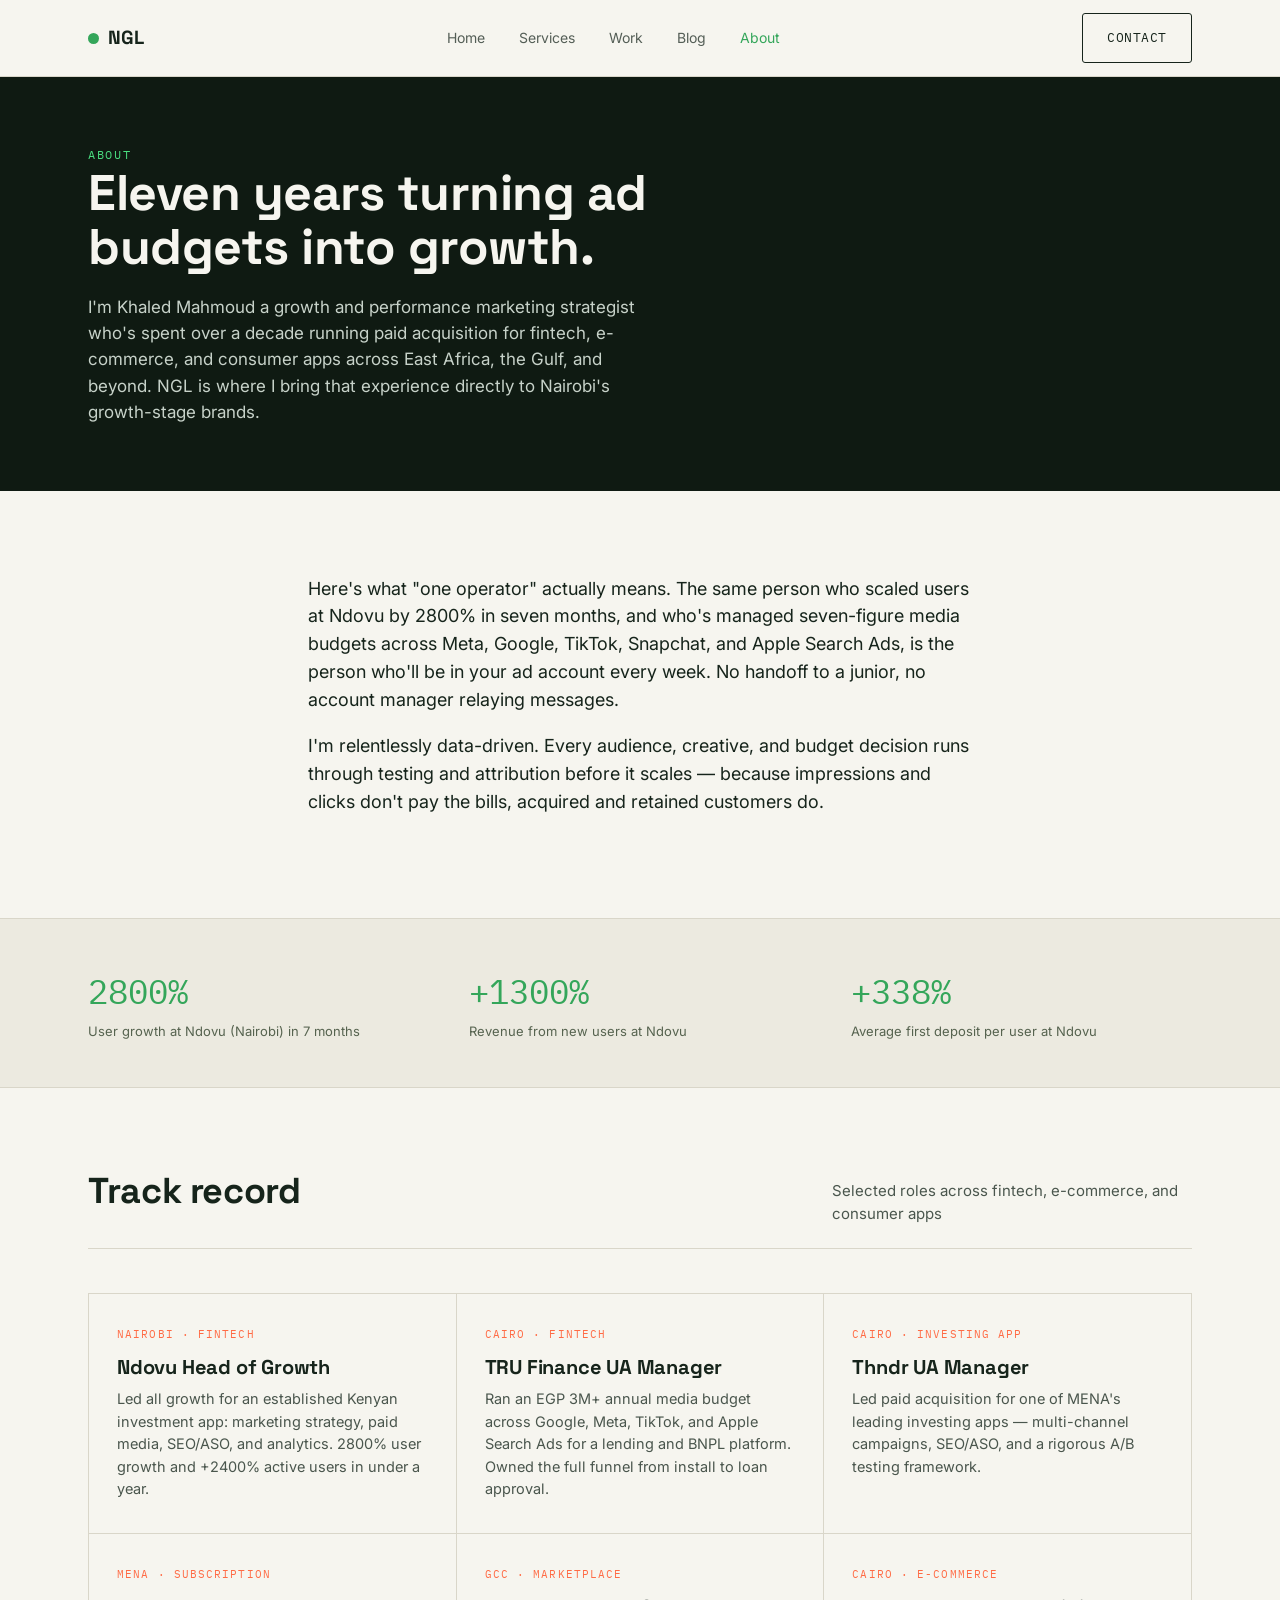
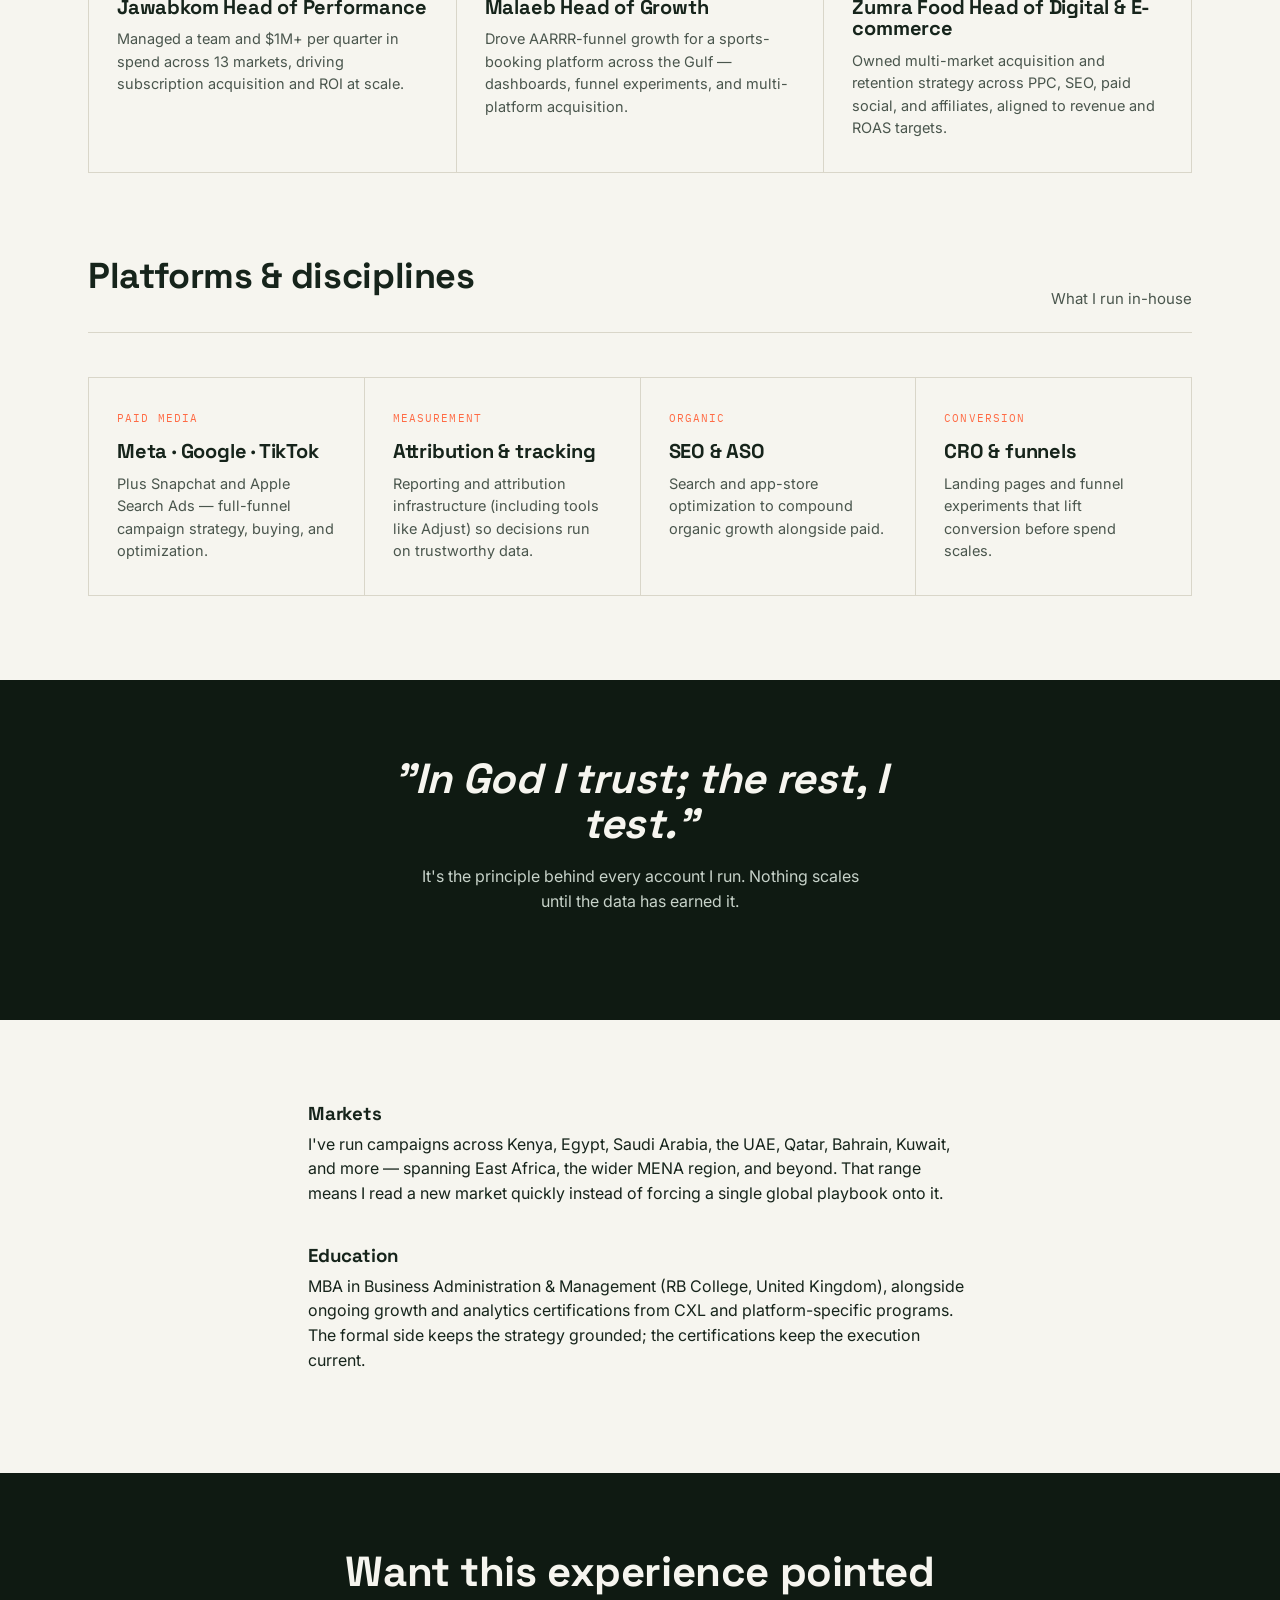
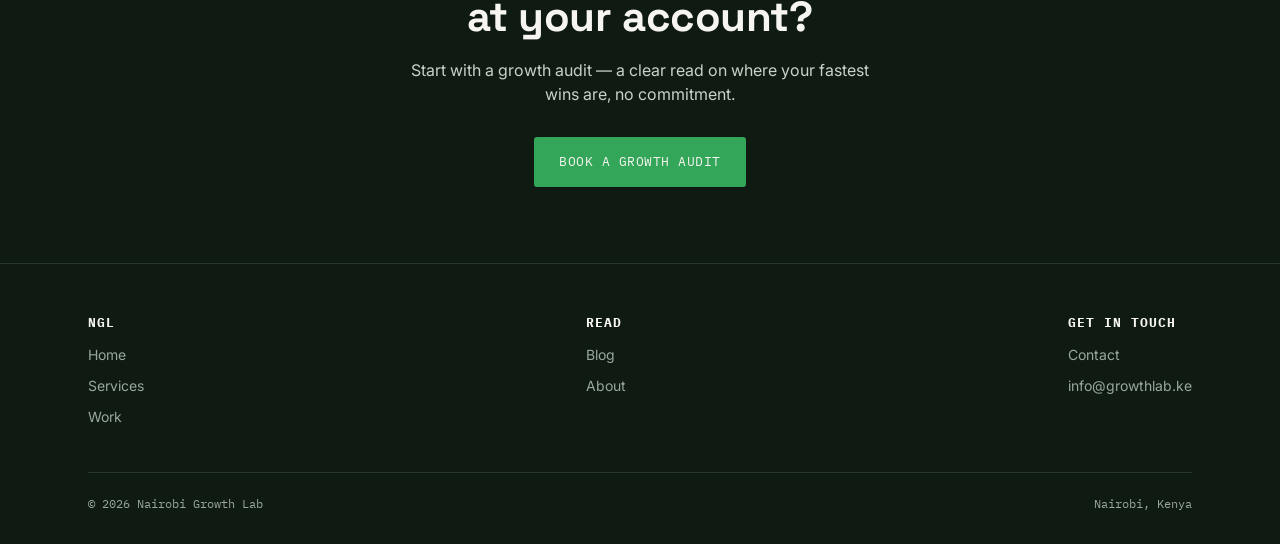
==== about.html @ f5939ec8 "Update about.html" ====
<!doctype html>
<html lang="en">
<head>
<meta charset="UTF-8">
<meta name="viewport" content="width=device-width, initial-scale=1.0">
<title>About Khaled Mahmoud  NGL | Performance Marketing for Kenyan Brands</title>
<meta name="description" content="Khaled Mahmoud runs NGL: 11+ years in performance marketing, including 2800% user growth at Ndovu in Nairobi and seven-figure media budgets across Meta, Google, TikTok, Snapchat, and Apple Search Ads.">
<link rel="preconnect" href="https://fonts.googleapis.com">
<link href="https://fonts.googleapis.com/css2?family=Space+Grotesk:wght@500;700&family=Inter:wght@400;500;600&family=IBM+Plex+Mono:wght@400;500&display=swap" rel="stylesheet">
<style>
:root {
  --ink:        #0F1A12;
  --ink-soft:   #16241B;
  --paper:      #F6F5EF;
  --paper-dim:  #ECEAE0;
  --growth:     #34A65A;
  --growth-lit: #4ADE80;
  --signal:     #FF6B45;
  --line:       #D9D6C9;
  --line-dark:  #24352A;
  --font-display: "Space Grotesk", sans-serif;
  --font-body: "Inter", sans-serif;
  --font-mono: "IBM Plex Mono", monospace;
  --container: 1160px;
}
* { box-sizing: border-box; }
html { scroll-behavior: smooth; }
body { margin: 0; background: var(--paper); color: var(--ink-soft); font-family: var(--font-body); font-size: 16px; line-height: 1.55; -webkit-font-smoothing: antialiased; }
img { max-width: 100%; display: block; }
a { color: inherit; }
h1, h2, h3, h4 { font-family: var(--font-display); margin: 0 0 .4em; line-height: 1.08; letter-spacing: -0.01em; }
p { margin: 0 0 1em; }
.wrap { max-width: var(--container); margin: 0 auto; padding: 0 28px; }
.eyebrow { font-family: var(--font-mono); font-size: 12px; letter-spacing: 0.14em; text-transform: uppercase; color: var(--growth); }
.eyebrow.on-ink { color: var(--growth-lit); }
.btn { display: inline-flex; align-items: center; gap: 8px; font-family: var(--font-mono); font-size: 13px; letter-spacing: 0.04em; text-transform: uppercase; text-decoration: none; padding: 14px 24px; border-radius: 3px; border: 1.5px solid transparent; cursor: pointer; transition: transform .15s ease, background .15s ease, color .15s ease, border-color .15s ease; }
.btn:hover { transform: translateY(-1px); }
.btn-primary { background: var(--growth); color: var(--paper); }
.btn-primary:hover { background: #2C8E4D; }
.btn-ghost { background: transparent; color: var(--ink-soft); border-color: var(--ink-soft); }
.btn-ghost:hover { border-color: var(--growth); color: var(--growth); }
.btn-ghost.on-ink { color: var(--paper); border-color: var(--line-dark); }
.btn-ghost.on-ink:hover { border-color: var(--growth-lit); color: var(--growth-lit); }
.site-nav { position: sticky; top: 0; z-index: 50; background: rgba(246,245,239,0.92); backdrop-filter: blur(8px); border-bottom: 1px solid var(--line); }
.site-nav .wrap { display: flex; align-items: center; justify-content: space-between; height: 76px; }
.logo { font-family: var(--font-display); font-weight: 700; font-size: 19px; text-decoration: none; color: var(--ink-soft); display: flex; align-items: center; gap: 9px; }
.logo .mark { width: 11px; height: 11px; border-radius: 50%; background: var(--growth); }
.nav-links { display: flex; align-items: center; gap: 34px; }
.nav-links a { text-decoration: none; font-size: 14px; color: var(--ink-soft); opacity: .72; transition: opacity .15s ease; }
.nav-links a:hover, .nav-links a.active { opacity: 1; }
.nav-links a.active { color: var(--growth); opacity: 1; }
.nav-cta { display: flex; align-items: center; gap: 18px; }
.nav-toggle { display: none; }
@media (max-width: 820px) {
  .nav-links { display: none; }
  .nav-toggle { display: block; background: none; cursor: pointer; font-family: var(--font-mono); font-size: 12px; letter-spacing: .08em; text-transform: uppercase; border: 1px solid var(--ink-soft); padding: 8px 12px; border-radius: 3px; }
}
.ticker { background: var(--ink); border-top: 1px solid var(--line-dark); border-bottom: 1px solid var(--line-dark); overflow: hidden; white-space: nowrap; }
.ticker-track { display: inline-flex; align-items: center; animation: ticker-scroll 32s linear infinite; }
.ticker-track span { font-family: var(--font-mono); font-size: 13px; letter-spacing: 0.06em; color: var(--growth-lit); padding: 14px 28px; border-right: 1px solid var(--line-dark); text-transform: uppercase; }
.ticker-track span.dim { color: #7C8C82; }
@keyframes ticker-scroll { from { transform: translateX(0); } to { transform: translateX(-50%); } }
@media (prefers-reduced-motion: reduce) { .ticker-track { animation: none; } }
.hero { background: var(--ink); color: var(--paper); padding: 88px 0 64px; }
.hero h1 { font-size: clamp(38px, 5.4vw, 64px); color: var(--paper); max-width: 14ch; }
.hero h1 em { font-style: normal; color: var(--growth-lit); }
.hero .sub { font-size: 18px; color: #C7D2C9; max-width: 46ch; margin: 22px 0 34px; }
.hero-actions { display: flex; gap: 14px; flex-wrap: wrap; }
section { padding: 84px 0; }
.section-head { display: flex; justify-content: space-between; align-items: flex-end; gap: 24px; margin-bottom: 44px; flex-wrap: wrap; border-bottom: 1px solid var(--line); padding-bottom: 22px; }
.section-head h2 { font-size: clamp(26px, 3.4vw, 36px); }
.section-head .desc { max-width: 40ch; color: #4A564D; font-size: 15px; margin: 0; }
.grid-4 { display: grid; grid-template-columns: repeat(4, 1fr); gap: 1px; background: var(--line); border: 1px solid var(--line); }
.grid-3 { display: grid; grid-template-columns: repeat(3, 1fr); gap: 1px; background: var(--line); border: 1px solid var(--line); }
.grid-2 { display: grid; grid-template-columns: repeat(2, 1fr); gap: 1px; background: var(--line); border: 1px solid var(--line); }
@media (max-width: 900px) { .grid-4, .grid-3 { grid-template-columns: 1fr 1fr; } }
@media (max-width: 600px) { .grid-4, .grid-3, .grid-2 { grid-template-columns: 1fr; } }
.card { background: var(--paper); padding: 32px 28px; }
.card .tag { font-family: var(--font-mono); font-size: 11px; letter-spacing: .1em; text-transform: uppercase; color: var(--signal); display: block; margin-bottom: 14px; }
.card h3 { font-size: 20px; margin-bottom: 10px; }
.card p { font-size: 14.5px; color: #4A564D; margin-bottom: 0; }
.proof { background: var(--paper-dim); border-top: 1px solid var(--line); border-bottom: 1px solid var(--line); }
.proof .wrap { display: flex; flex-wrap: wrap; gap: 40px; padding: 46px 28px; }
.proof-item { flex: 1 1 180px; }
.proof-item .num { font-family: var(--font-mono); font-size: 34px; color: var(--growth); }
.proof-item .label { font-size: 13px; color: #56634F; margin-top: 4px; }
.cta-band { background: var(--ink); color: var(--paper); padding: 76px 0; text-align: center; }
.cta-band h2 { color: var(--paper); font-size: clamp(28px, 4vw, 42px); max-width: 22ch; margin: 0 auto 18px; }
.cta-band p { color: #C7D2C9; max-width: 46ch; margin: 0 auto 30px; }
footer { background: var(--ink); color: #9AA79C; padding: 52px 0 30px; border-top: 1px solid var(--line-dark); }
footer .foot-top { display: flex; justify-content: space-between; flex-wrap: wrap; gap: 32px; margin-bottom: 36px; }
footer .foot-col h4 { color: var(--paper); font-size: 13px; text-transform: uppercase; letter-spacing: .08em; font-family: var(--font-mono); margin-bottom: 14px; }
footer .foot-col a { display: block; text-decoration: none; color: #9AA79C; font-size: 14px; margin-bottom: 9px; transition: color .15s ease; }
footer .foot-col a:hover { color: var(--growth-lit); }
footer .foot-bottom { border-top: 1px solid var(--line-dark); padding-top: 22px; font-family: var(--font-mono); font-size: 12px; display: flex; justify-content: space-between; flex-wrap: wrap; gap: 10px; }
.page-head { background: var(--ink); color: var(--paper); padding: 64px 0 48px; }
.page-head h1 { color: var(--paper); font-size: clamp(32px, 4.6vw, 50px); max-width: 20ch; }
.page-head p { color: #C7D2C9; max-width: 52ch; font-size: 17px; margin-top: 16px; }
.form-field { margin-bottom: 20px; }
.form-field label { display: block; font-family: var(--font-mono); font-size: 12px; text-transform: uppercase; letter-spacing: .06em; margin-bottom: 8px; color: var(--ink-soft); }
.form-field input, .form-field select, .form-field textarea { width: 100%; padding: 13px 14px; font-family: var(--font-body); font-size: 15px; border: 1.5px solid var(--line); border-radius: 3px; background: #fff; color: var(--ink-soft); }
.form-field input:focus, .form-field select:focus, .form-field textarea:focus { outline: none; border-color: var(--growth); }
.form-field textarea { resize: vertical; min-height: 120px; }
.post-card { padding: 30px 0; border-bottom: 1px solid var(--line); }
.post-card:first-child { padding-top: 0; }
.post-meta { font-family: var(--font-mono); font-size: 12px; color: var(--signal); text-transform: uppercase; letter-spacing: .06em; margin-bottom: 10px; }
.post-card h2 { font-size: 24px; margin-bottom: 8px; }
.post-card h2 a { text-decoration: none; color: var(--ink-soft); }
.post-card h2 a:hover { color: var(--growth); }
.post-card p.excerpt { color: #4A564D; font-size: 15px; }
.post-card .read-more { font-family: var(--font-mono); font-size: 13px; color: var(--growth); text-decoration: none; }
.post-body { max-width: 720px; margin: 0 auto; padding: 64px 28px; }
.post-body h2 { font-size: 26px; margin-top: 1.6em; }
.post-body h3 { font-size: 20px; margin-top: 1.4em; }
.post-body p { font-size: 16.5px; color: #333F35; }
.post-body ul, .post-body ol { color: #333F35; font-size: 16.5px; padding-left: 22px; }
.post-body li { margin-bottom: 8px; }
a:focus-visible, button:focus-visible, input:focus-visible, textarea:focus-visible { outline: 2px solid var(--growth); outline-offset: 2px; }
@media (max-width: 700px) { section { padding: 56px 0; } .hero { padding: 56px 0 44px; } }

</style>
</head>
<body>
<nav class="site-nav">
  <div class="wrap">
    <a href="index.html" class="logo"><span class="mark"></span>NGL</a>
    <div class="nav-links">
      <a href="index.html">Home</a>
      <a href="services.html">Services</a>
      <a href="work.html">Work</a>
      <a href="blog.html">Blog</a>
      <a href="about.html" class="active">About</a>
    </div>
    <div class="nav-cta"><a href="contact.html" class="btn btn-ghost">Contact</a><button class="nav-toggle">Menu</button></div>
  </div>
</nav>
<header class="page-head">
  <div class="wrap">
    <span class="eyebrow on-ink">About</span>
    <h1>Eleven years turning ad budgets into growth.</h1>
    <p>I'm Khaled Mahmoud  a growth and performance marketing strategist who's spent over a decade running paid acquisition for fintech, e-commerce, and consumer apps across East Africa, the Gulf, and beyond. NGL is where I bring that experience directly to Nairobi's growth-stage brands.</p>
  </div>
</header>

<section>
  <div class="wrap" style="max-width:720px;">
    <p style="font-size:18px;">Here's what "one operator" actually means. The same person who scaled users at Ndovu by 2800% in seven months, and who's managed seven-figure media budgets across Meta, Google, TikTok, Snapchat, and Apple Search Ads, is the person who'll be in your ad account every week. No handoff to a junior, no account manager relaying messages.</p>
    <p style="font-size:18px;">I'm relentlessly data-driven. Every audience, creative, and budget decision runs through testing and attribution before it scales &mdash; because impressions and clicks don't pay the bills, acquired and retained customers do.</p>
  </div>
</section>

<section class="proof" style="padding:0;">
  <div class="wrap">
    <div class="proof-item"><div class="num">2800%</div><div class="label">User growth at Ndovu (Nairobi) in 7 months</div></div>
    <div class="proof-item"><div class="num">+1300%</div><div class="label">Revenue from new users at Ndovu</div></div>
    <div class="proof-item"><div class="num">+338%</div><div class="label">Average first deposit per user at Ndovu</div></div>
  </div>
</section>

<section>
  <div class="wrap">
    <div class="section-head"><h2>Track record</h2><p class="desc">Selected roles across fintech, e-commerce, and consumer apps</p></div>
    <div class="grid-3">
      <div class="card"><span class="tag">Nairobi · Fintech</span><h3>Ndovu  Head of Growth</h3><p>Led all growth for an established Kenyan investment app: marketing strategy, paid media, SEO/ASO, and analytics. 2800% user growth and +2400% active users in under a year.</p></div>
      <div class="card"><span class="tag">Cairo · Fintech</span><h3>TRU Finance  UA Manager</h3><p>Ran an EGP 3M+ annual media budget across Google, Meta, TikTok, and Apple Search Ads for a lending and BNPL platform. Owned the full funnel from install to loan approval.</p></div>
      <div class="card"><span class="tag">Cairo · Investing app</span><h3>Thndr  UA Manager</h3><p>Led paid acquisition for one of MENA's leading investing apps &mdash; multi-channel campaigns, SEO/ASO, and a rigorous A/B testing framework.</p></div>
      <div class="card"><span class="tag">MENA · Subscription</span><h3>Jawabkom  Head of Performance</h3><p>Managed a team and $1M+ per quarter in spend across 13 markets, driving subscription acquisition and ROI at scale.</p></div>
      <div class="card"><span class="tag">GCC · Marketplace</span><h3>Malaeb  Head of Growth</h3><p>Drove AARRR-funnel growth for a sports-booking platform across the Gulf &mdash; dashboards, funnel experiments, and multi-platform acquisition.</p></div>
      <div class="card"><span class="tag">Cairo · E-commerce</span><h3>Zumra Food  Head of Digital &amp; E-commerce</h3><p>Owned multi-market acquisition and retention strategy across PPC, SEO, paid social, and affiliates, aligned to revenue and ROAS targets.</p></div>
    </div>
  </div>
</section>

<section style="padding-top:0;">
  <div class="wrap">
    <div class="section-head"><h2>Platforms &amp; disciplines</h2><p class="desc">What I run in-house</p></div>
    <div class="grid-4">
      <div class="card"><span class="tag">Paid media</span><h3>Meta · Google · TikTok</h3><p>Plus Snapchat and Apple Search Ads &mdash; full-funnel campaign strategy, buying, and optimization.</p></div>
      <div class="card"><span class="tag">Measurement</span><h3>Attribution &amp; tracking</h3><p>Reporting and attribution infrastructure (including tools like Adjust) so decisions run on trustworthy data.</p></div>
      <div class="card"><span class="tag">Organic</span><h3>SEO &amp; ASO</h3><p>Search and app-store optimization to compound organic growth alongside paid.</p></div>
      <div class="card"><span class="tag">Conversion</span><h3>CRO &amp; funnels</h3><p>Landing pages and funnel experiments that lift conversion before spend scales.</p></div>
    </div>
  </div>
</section>

<section class="cta-band" style="background:var(--ink);">
  <div class="wrap">
    <h2 style="font-style:italic;">"In God I trust; the rest, I test."</h2>
    <p>It's the principle behind every account I run. Nothing scales until the data has earned it.</p>
  </div>
</section>

<section>
  <div class="wrap" style="max-width:720px;">
    <h3>Markets</h3>
    <p>I've run campaigns across Kenya, Egypt, Saudi Arabia, the UAE, Qatar, Bahrain, Kuwait, and more &mdash; spanning East Africa, the wider MENA region, and beyond. That range means I read a new market quickly instead of forcing a single global playbook onto it.</p>
    <h3 style="margin-top:40px;">Education</h3>
    <p>MBA in Business Administration &amp; Management (RB College, United Kingdom), alongside ongoing growth and analytics certifications from CXL and platform-specific programs. The formal side keeps the strategy grounded; the certifications keep the execution current.</p>
  </div>
</section>

<section class="cta-band">
  <div class="wrap">
    <h2>Want this experience pointed at your account?</h2>
    <p>Start with a growth audit &mdash; a clear read on where your fastest wins are, no commitment.</p>
    <a href="contact.html" class="btn btn-primary">Book a growth audit</a>
  </div>
</section>
<footer>
  <div class="wrap">
    <div class="foot-top">
      <div class="foot-col"><h4>NGL</h4><a href="index.html">Home</a><a href="services.html">Services</a><a href="work.html">Work</a></div>
      <div class="foot-col"><h4>Read</h4><a href="blog.html">Blog</a><a href="about.html">About</a></div>
      <div class="foot-col"><h4>Get in touch</h4><a href="contact.html">Contact</a><a href="mailto:info@growthlab.ke">info@growthlab.ke</a></div>
    </div>
    <div class="foot-bottom"><span>&copy; 2026 Nairobi Growth Lab</span><span>Nairobi, Kenya</span></div>
  </div>
</footer>
<script>
document.addEventListener('DOMContentLoaded', function () {
  var toggle = document.querySelector('.nav-toggle');
  var links = document.querySelector('.nav-links');
  if (toggle && links) {
    toggle.addEventListener('click', function () {
      var open = links.style.display === 'flex';
      links.style.display = open ? 'none' : 'flex';
      links.style.flexDirection = 'column';
      links.style.position = 'absolute';
      links.style.top = '76px';
      links.style.left = '0';
      links.style.right = '0';
      links.style.background = '#F6F5EF';
      links.style.borderBottom = '1px solid #D9D6C9';
      links.style.padding = '20px 28px';
      links.style.gap = '18px';
    });
  }
  var form = document.getElementById('contact-form');
  if (form) {
    form.addEventListener('submit', function (e) {
      e.preventDefault();
      var status = document.getElementById('form-status');
      if (status) {
        status.textContent = "Thanks  this form isn't wired to an inbox yet. Please email or WhatsApp directly for now (see below).";
        status.style.display = 'block';
      }
    });
  }
});

</script>
</body>
</html>
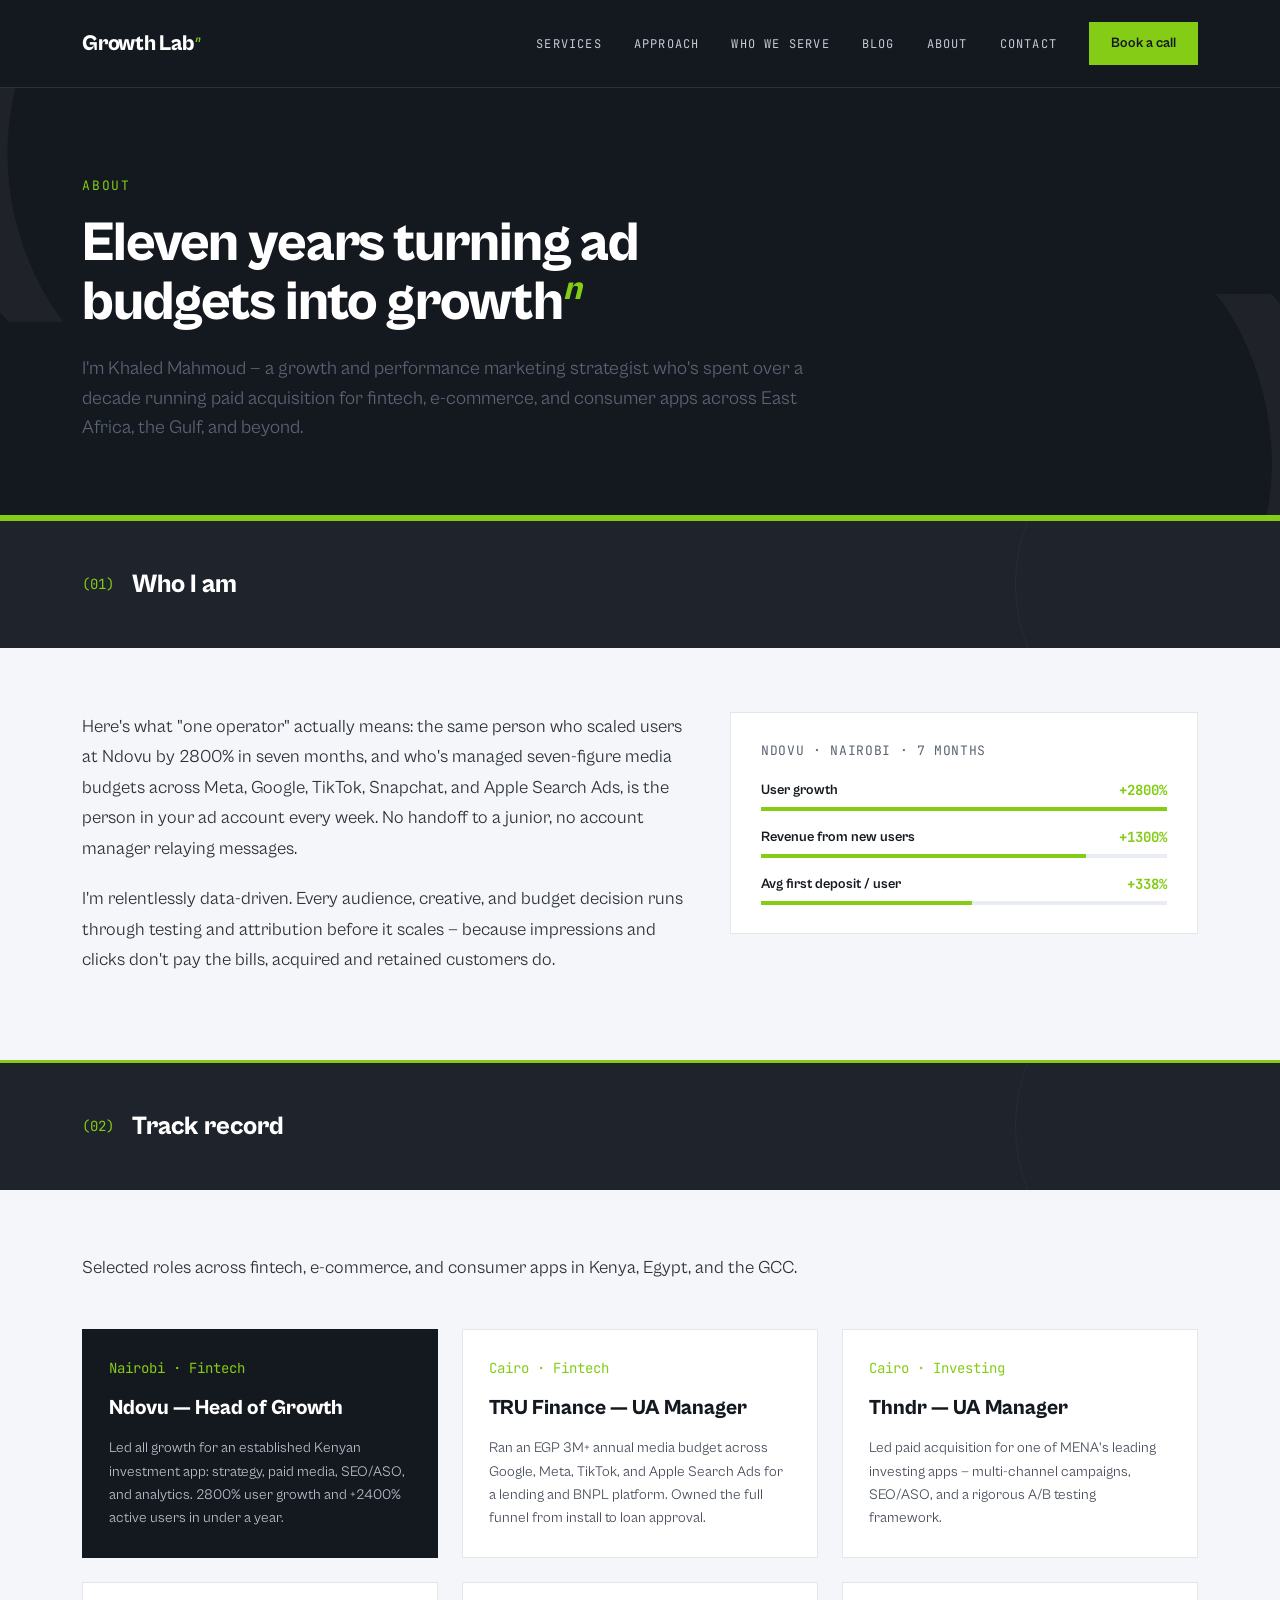
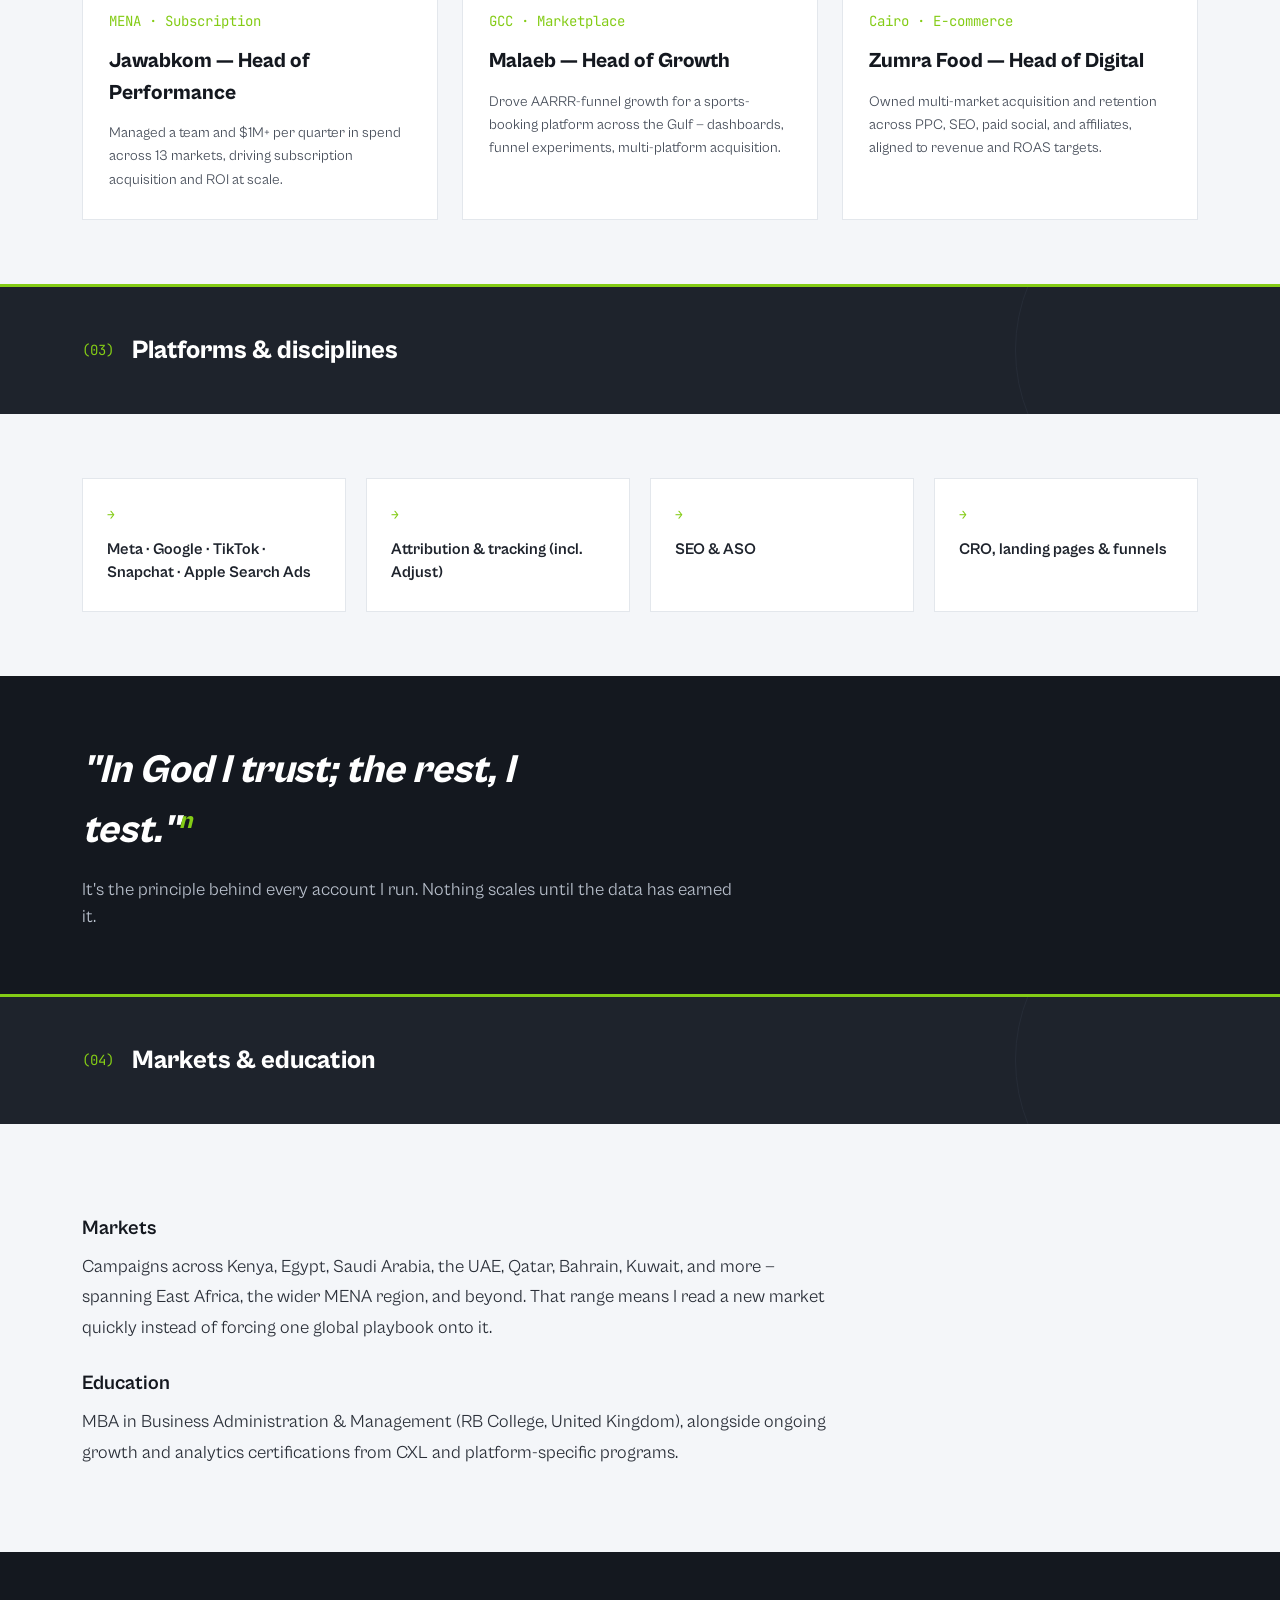
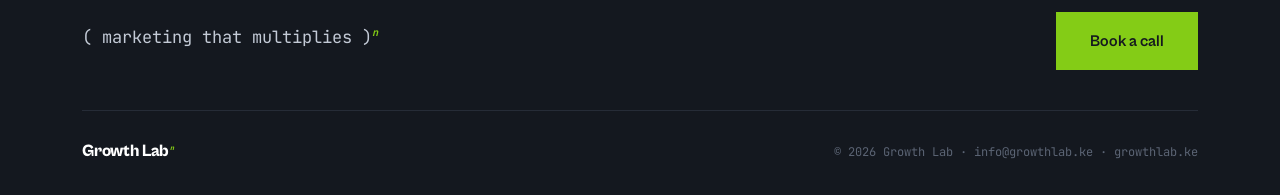
==== commit d312a7fc: "Add files via upload" ====
--- a/about.html
+++ b/about.html
@@ -3,251 +3,428 @@
 <head>
 <meta charset="UTF-8">
 <meta name="viewport" content="width=device-width, initial-scale=1.0">
-<title>About Khaled Mahmoud  NGL | Performance Marketing for Kenyan Brands</title>
-<meta name="description" content="Khaled Mahmoud runs NGL: 11+ years in performance marketing, including 2800% user growth at Ndovu in Nairobi and seven-figure media budgets across Meta, Google, TikTok, Snapchat, and Apple Search Ads.">
-<link rel="preconnect" href="https://fonts.googleapis.com">
-<link href="https://fonts.googleapis.com/css2?family=Space+Grotesk:wght@500;700&family=Inter:wght@400;500;600&family=IBM+Plex+Mono:wght@400;500&display=swap" rel="stylesheet">
+<title>About Khaled Mahmoud — Growth Lab</title>
+<meta name="description" content="Khaled Mahmoud runs Growth Lab: 11+ years in performance marketing, including 2800% user growth at Ndovu in Nairobi.">
 <style>
-:root {
-  --ink:        #0F1A12;
-  --ink-soft:   #16241B;
-  --paper:      #F6F5EF;
-  --paper-dim:  #ECEAE0;
-  --growth:     #34A65A;
-  --growth-lit: #4ADE80;
-  --signal:     #FF6B45;
-  --line:       #D9D6C9;
-  --line-dark:  #24352A;
-  --font-display: "Space Grotesk", sans-serif;
-  --font-body: "Inter", sans-serif;
-  --font-mono: "IBM Plex Mono", monospace;
-  --container: 1160px;
+
+  @font-face { font-family: 'Cabinet Grotesk'; src: url([data-uri]) format('woff2'); font-weight: 400; font-style: normal; font-display: swap; }
+  @font-face { font-family: 'Cabinet Grotesk'; src: url([data-uri]) format('woff2'); font-weight: 500; font-style: normal; font-display: swap; }
+  @font-face { font-family: 'Cabinet Grotesk'; src: url([data-uri]) format('woff2'); font-weight: 700; font-style: normal; font-display: swap; }
+  @font-face { font-family: 'Cabinet Grotesk'; src: url([data-uri]) format('woff2'); font-weight: 800 900; font-style: normal; font-display: swap; }
+  @font-face { font-family: 'JetBrains Mono'; src: url([data-uri]) format('truetype'); font-weight: 100 599; font-style: normal; font-display: swap; }
+  @font-face { font-family: 'JetBrains Mono'; src: url([data-uri]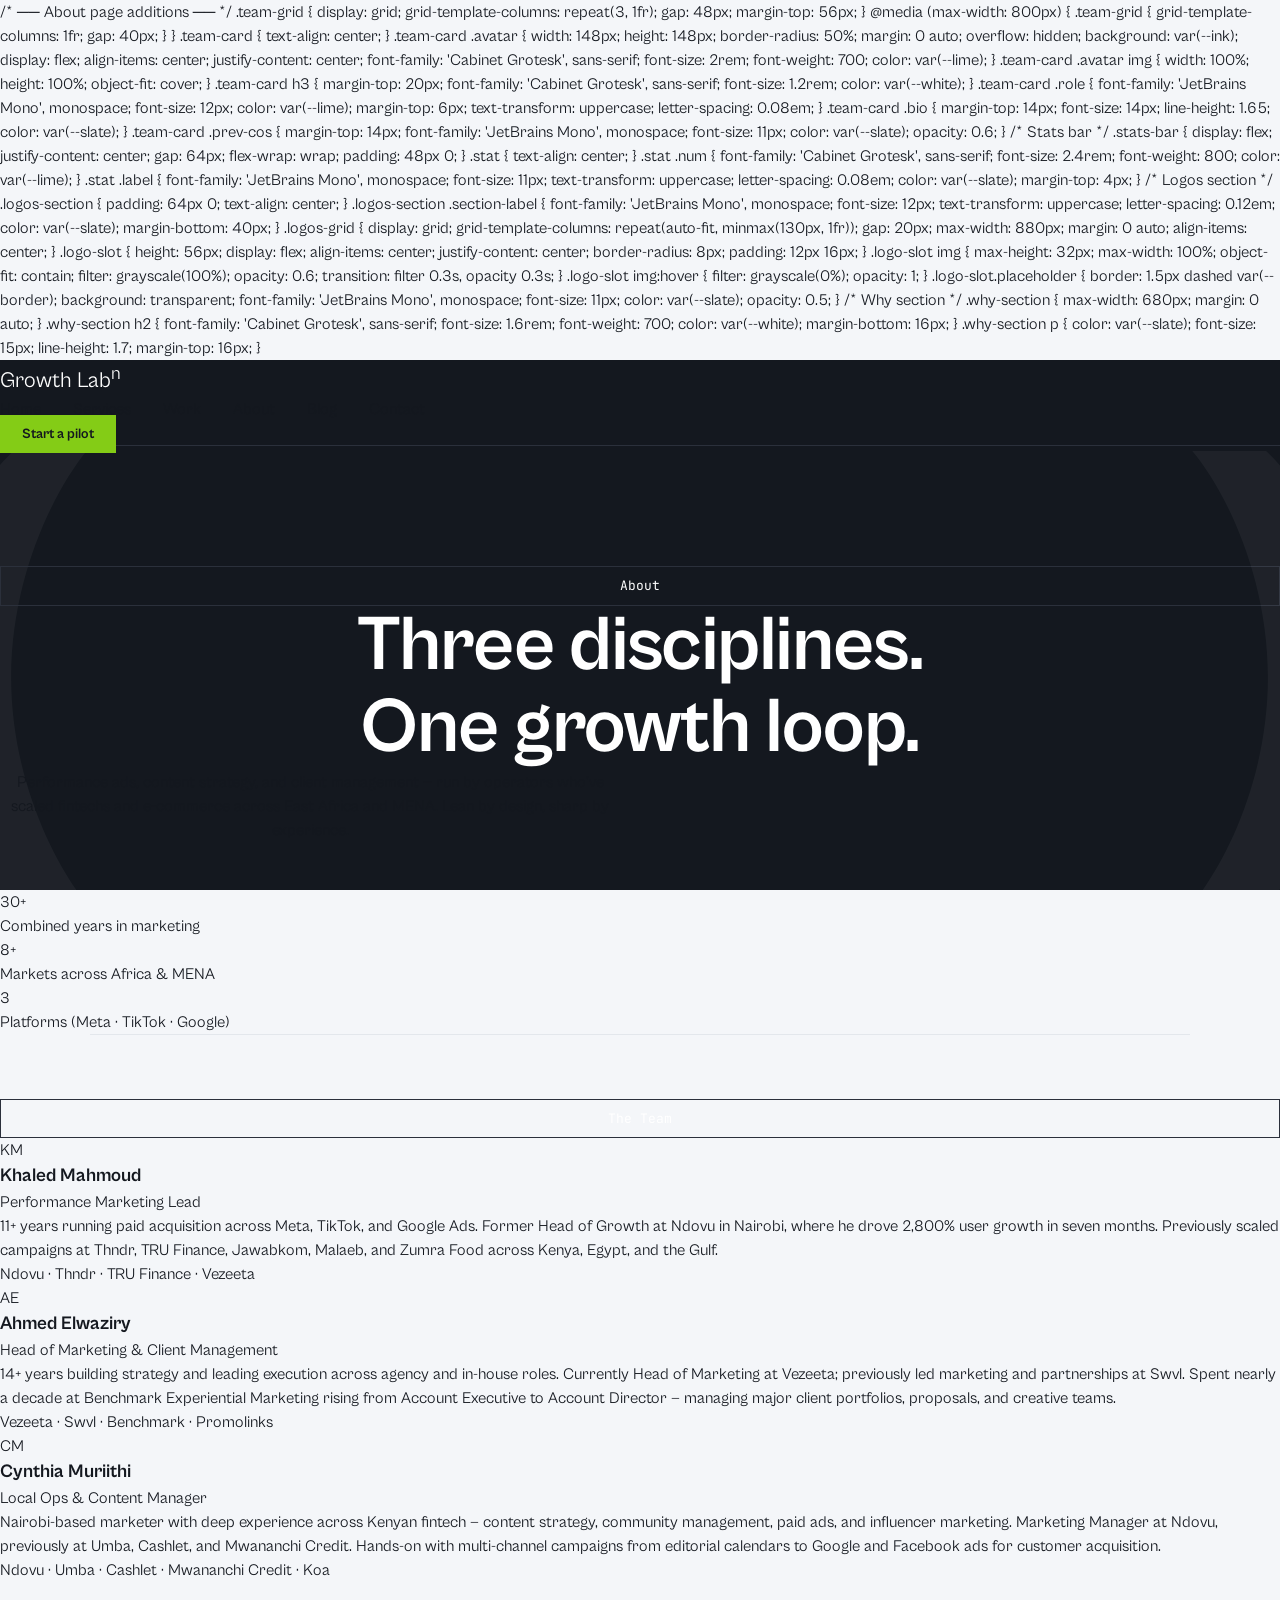
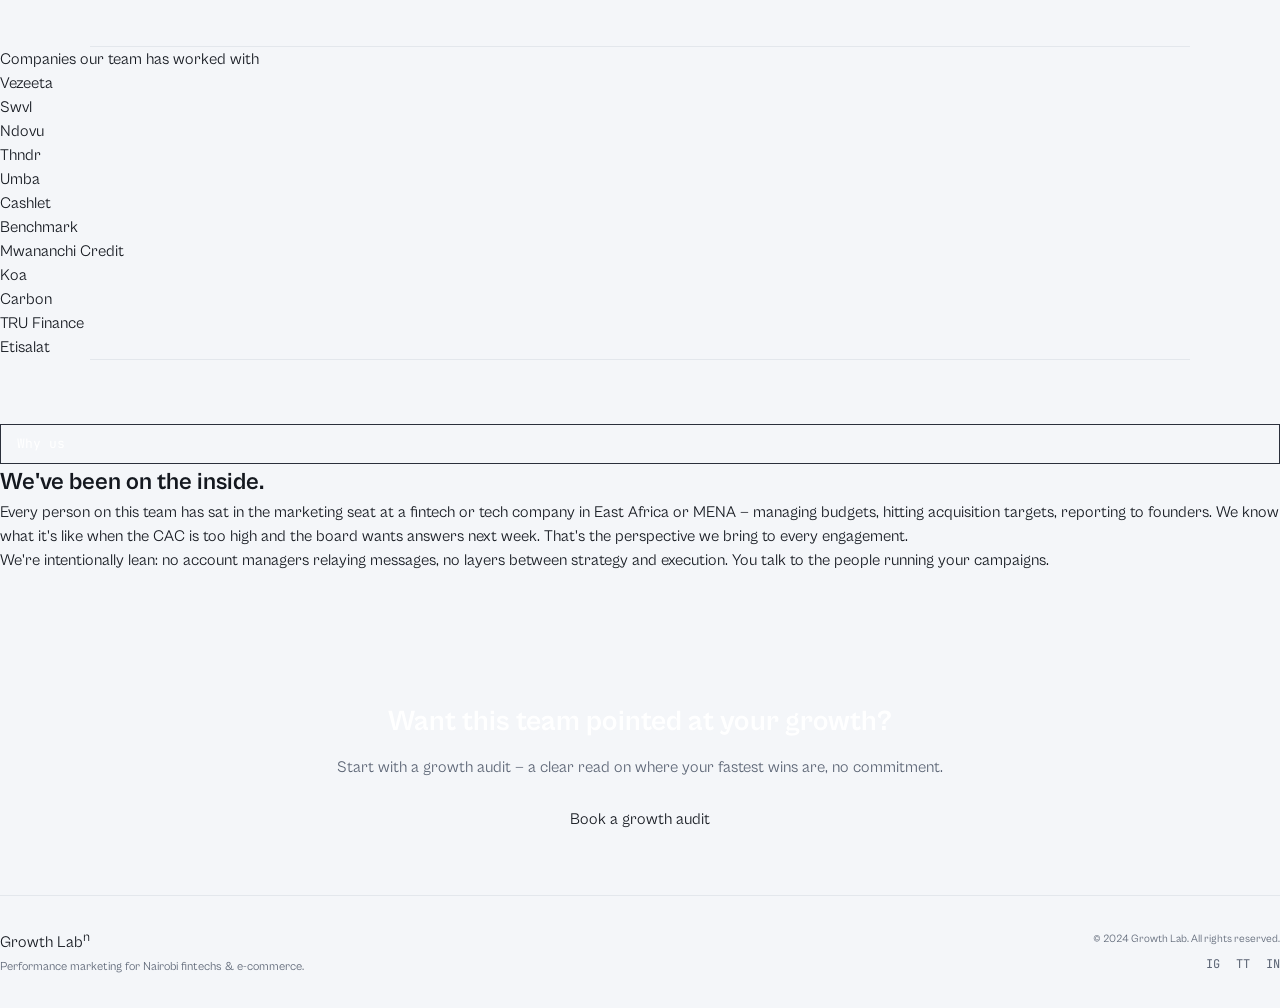
==== commit 06cbff2a: "Add files via upload" ====
--- a/about.html
+++ b/about.html
@@ -3,8 +3,8 @@
 <head>
 <meta charset="UTF-8">
 <meta name="viewport" content="width=device-width, initial-scale=1.0">
-<title>About Khaled Mahmoud — Growth Lab</title>
-<meta name="description" content="Khaled Mahmoud runs Growth Lab: 11+ years in performance marketing, including 2800% user growth at Ndovu in Nairobi.">
+<title>About — Growth Lab</title>
+<meta name="description" content="Meet the Growth Lab team: 30+ combined years in performance marketing, content strategy, and client management across East Africa and MENA.">
 <style>
 
   @font-face { font-family: 'Cabinet Grotesk'; src: url([data-uri]) format('woff2'); font-weight: 400; font-style: normal; font-display: swap; }
@@ -316,115 +316,239 @@
 @media (max-width:820px){ .intro-grid{ grid-template-columns:1fr; } }
 
 </style>
+
+
+/* ── About page additions ── */
+.team-grid { display: grid; grid-template-columns: repeat(3, 1fr); gap: 48px; margin-top: 56px; }
+@media (max-width: 800px) { .team-grid { grid-template-columns: 1fr; gap: 40px; } }
+
+.team-card { text-align: center; }
+.team-card .avatar {
+  width: 148px; height: 148px; border-radius: 50%; margin: 0 auto;
+  overflow: hidden; background: var(--ink); display: flex; align-items: center;
+  justify-content: center; font-family: 'Cabinet Grotesk', sans-serif;
+  font-size: 2rem; font-weight: 700; color: var(--lime);
+}
+.team-card .avatar img { width: 100%; height: 100%; object-fit: cover; }
+.team-card h3 { margin-top: 20px; font-family: 'Cabinet Grotesk', sans-serif; font-size: 1.2rem; color: var(--white); }
+.team-card .role {
+  font-family: 'JetBrains Mono', monospace; font-size: 12px;
+  color: var(--lime); margin-top: 6px; text-transform: uppercase; letter-spacing: 0.08em;
+}
+.team-card .bio { margin-top: 14px; font-size: 14px; line-height: 1.65; color: var(--slate); }
+.team-card .prev-cos {
+  margin-top: 14px; font-family: 'JetBrains Mono', monospace;
+  font-size: 11px; color: var(--slate); opacity: 0.6;
+}
+
+/* Stats bar */
+.stats-bar { display: flex; justify-content: center; gap: 64px; flex-wrap: wrap; padding: 48px 0; }
+.stat { text-align: center; }
+.stat .num {
+  font-family: 'Cabinet Grotesk', sans-serif; font-size: 2.4rem;
+  font-weight: 800; color: var(--lime);
+}
+.stat .label {
+  font-family: 'JetBrains Mono', monospace; font-size: 11px;
+  text-transform: uppercase; letter-spacing: 0.08em; color: var(--slate); margin-top: 4px;
+}
+
+/* Logos section */
+.logos-section { padding: 64px 0; text-align: center; }
+.logos-section .section-label {
+  font-family: 'JetBrains Mono', monospace; font-size: 12px;
+  text-transform: uppercase; letter-spacing: 0.12em; color: var(--slate); margin-bottom: 40px;
+}
+.logos-grid {
+  display: grid; grid-template-columns: repeat(auto-fit, minmax(130px, 1fr));
+  gap: 20px; max-width: 880px; margin: 0 auto; align-items: center;
+}
+.logo-slot {
+  height: 56px; display: flex; align-items: center; justify-content: center;
+  border-radius: 8px; padding: 12px 16px;
+}
+.logo-slot img {
+  max-height: 32px; max-width: 100%; object-fit: contain;
+  filter: grayscale(100%); opacity: 0.6; transition: filter 0.3s, opacity 0.3s;
+}
+.logo-slot img:hover { filter: grayscale(0%); opacity: 1; }
+.logo-slot.placeholder {
+  border: 1.5px dashed var(--border); background: transparent;
+  font-family: 'JetBrains Mono', monospace; font-size: 11px; color: var(--slate); opacity: 0.5;
+}
+
+/* Why section */
+.why-section { max-width: 680px; margin: 0 auto; }
+.why-section h2 { font-family: 'Cabinet Grotesk', sans-serif; font-size: 1.6rem; font-weight: 700; color: var(--white); margin-bottom: 16px; }
+.why-section p { color: var(--slate); font-size: 15px; line-height: 1.7; margin-top: 16px; }
+
+</style>
 </head>
 <body>
+
+<!-- NAV -->
 <nav>
-  <div class="wrap">
-    <a href="index.html" class="logo wordmark">Growth Lab<sup>n</sup></a>
+  <div class="nav-inner">
+    <a class="logo" href="index.html">Growth Lab<sup>n</sup></a>
     <div class="links">
-      <a class="navlink" href="index.html#services">Services</a>
-      <a class="navlink" href="index.html#guarantees">Approach</a>
-      <a class="navlink" href="index.html#serve">Who We Serve</a>
-      <a class="navlink" href="blog.html">Blog</a>
-      <a class="navlink" href="about.html">About</a>
-      <a class="navlink" href="contact.html">Contact</a>
-      <a class="cta-btn" href="contact.html">Book a call</a>
-    </div>
-    <div class="mobile-toggle">MENU</div>
+      <a href="index.html">Home</a>
+      <a href="services.html">Services</a>
+      <a href="work.html">Work</a>
+      <a href="about.html" class="active">About</a>
+      <a href="blog.html">Blog</a>
+      <a href="contact.html">Contact</a>
+    </div>
+    <a class="cta-btn" href="contact.html">Start a pilot</a>
+    <button class="mobile-toggle" aria-label="Menu"><span></span><span></span><span></span></button>
   </div>
 </nav>
-<header class="page-hero">
-  <div class="wrap">
-    <span class="eyebrow">About</span>
-    <h1>Eleven years turning ad budgets into growth<sup class="exp">n</sup></h1>
-    <p class="lead">I'm Khaled Mahmoud — a growth and performance marketing strategist who's spent over a decade running paid acquisition for fintech, e-commerce, and consumer apps across East Africa, the Gulf, and beyond.</p>
-  </div>
-</header>
-<div class="section-head">
-    <div class="wrap"><span class="section-num mono">(01)</span><h2>Who I am</h2></div>
-  </div>
-<section class="block reveal">
-  <div class="wrap">
-    <div class="intro-grid">
-      <div class="prose">
-        <p>Here's what "one operator" actually means: the same person who scaled users at Ndovu by 2800% in seven months, and who's managed seven-figure media budgets across Meta, Google, TikTok, Snapchat, and Apple Search Ads, is the person in your ad account every week. No handoff to a junior, no account manager relaying messages.</p>
-        <p>I'm relentlessly data-driven. Every audience, creative, and budget decision runs through testing and attribution before it scales — because impressions and clicks don't pay the bills, acquired and retained customers do.</p>
-      </div>
-      <div class="stat-card">
-        <div class="stat-title mono">Ndovu · Nairobi · 7 months</div>
-        <div class="stat-row"><div class="stat-label-row"><span>User growth</span><span>+2800%</span></div><div class="stat-bar-bg"><div class="stat-bar-fill" style="width:100%"></div></div></div>
-        <div class="stat-row"><div class="stat-label-row"><span>Revenue from new users</span><span>+1300%</span></div><div class="stat-bar-bg"><div class="stat-bar-fill" style="width:80%"></div></div></div>
-        <div class="stat-row"><div class="stat-label-row"><span>Avg first deposit / user</span><span>+338%</span></div><div class="stat-bar-bg"><div class="stat-bar-fill" style="width:52%"></div></div></div>
-      </div>
-    </div>
+
+<!-- HERO -->
+<section class="hero" style="padding-bottom:48px;">
+  <div class="container">
+    <p class="chip reveal">About</p>
+    <h1 class="reveal" style="max-width:740px;">Three disciplines.<br>One growth loop.</h1>
+    <p class="sub reveal" style="max-width:620px;">Performance ads, content strategy, and client management — run by operators who've scaled fintechs and e-commerce across East Africa and MENA. Lean by design, sharp by experience.</p>
   </div>
 </section>
-<div class="section-head">
-    <div class="wrap"><span class="section-num mono">(02)</span><h2>Track record</h2></div>
-  </div>
-<section class="block reveal">
-  <div class="wrap">
-    <p class="track-note">Selected roles across fintech, e-commerce, and consumer apps in Kenya, Egypt, and the GCC.</p>
-    <div class="services-detail">
-      <div class="service-detail-card featured"><span class="snum mono">Nairobi · Fintech</span><h3>Ndovu — Head of Growth</h3><p>Led all growth for an established Kenyan investment app: strategy, paid media, SEO/ASO, and analytics. 2800% user growth and +2400% active users in under a year.</p></div>
-      <div class="service-detail-card"><span class="snum mono">Cairo · Fintech</span><h3>TRU Finance — UA Manager</h3><p>Ran an EGP 3M+ annual media budget across Google, Meta, TikTok, and Apple Search Ads for a lending and BNPL platform. Owned the full funnel from install to loan approval.</p></div>
-      <div class="service-detail-card"><span class="snum mono">Cairo · Investing</span><h3>Thndr — UA Manager</h3><p>Led paid acquisition for one of MENA's leading investing apps — multi-channel campaigns, SEO/ASO, and a rigorous A/B testing framework.</p></div>
-      <div class="service-detail-card"><span class="snum mono">MENA · Subscription</span><h3>Jawabkom — Head of Performance</h3><p>Managed a team and $1M+ per quarter in spend across 13 markets, driving subscription acquisition and ROI at scale.</p></div>
-      <div class="service-detail-card"><span class="snum mono">GCC · Marketplace</span><h3>Malaeb — Head of Growth</h3><p>Drove AARRR-funnel growth for a sports-booking platform across the Gulf — dashboards, funnel experiments, multi-platform acquisition.</p></div>
-      <div class="service-detail-card"><span class="snum mono">Cairo · E-commerce</span><h3>Zumra Food — Head of Digital</h3><p>Owned multi-market acquisition and retention across PPC, SEO, paid social, and affiliates, aligned to revenue and ROAS targets.</p></div>
+
+<!-- STATS -->
+<section>
+  <div class="container">
+    <div class="stats-bar reveal">
+      <div class="stat">
+        <div class="num">30+</div>
+        <div class="label">Combined years in marketing</div>
+      </div>
+      <div class="stat">
+        <div class="num">8+</div>
+        <div class="label">Markets across Africa &amp; MENA</div>
+      </div>
+      <div class="stat">
+        <div class="num">3</div>
+        <div class="label">Platforms (Meta · TikTok · Google)</div>
+      </div>
     </div>
   </div>
 </section>
-<div class="section-head">
-    <div class="wrap"><span class="section-num mono">(03)</span><h2>Platforms & disciplines</h2></div>
-  </div>
-<section class="block reveal">
-  <div class="wrap">
-    <div class="capability-grid">
-      <div class="capability"><span class="cap-num mono">→</span><p>Meta · Google · TikTok · Snapchat · Apple Search Ads</p></div>
-      <div class="capability"><span class="cap-num mono">→</span><p>Attribution &amp; tracking (incl. Adjust)</p></div>
-      <div class="capability"><span class="cap-num mono">→</span><p>SEO &amp; ASO</p></div>
-      <div class="capability"><span class="cap-num mono">→</span><p>CRO, landing pages &amp; funnels</p></div>
+
+<hr style="border:none; border-top:1px solid var(--border); margin:0 auto; max-width:1100px;">
+
+<!-- TEAM -->
+<section style="padding:64px 0;">
+  <div class="container">
+    <p class="chip reveal" style="text-align:center;">The Team</p>
+    <div class="team-grid">
+
+      <!-- KHALED -->
+      <div class="team-card reveal">
+        <div class="avatar">
+          <!-- Replace with: <img src="team-khaled.jpg" alt="Khaled Mahmoud"> -->
+          KM
+        </div>
+        <h3>Khaled Mahmoud</h3>
+        <div class="role">Performance Marketing Lead</div>
+        <p class="bio">11+ years running paid acquisition across Meta, TikTok, and Google Ads. Former Head of Growth at Ndovu in Nairobi, where he drove 2,800% user growth in seven months. Previously scaled campaigns at Thndr, TRU Finance, Jawabkom, Malaeb, and Zumra Food across Kenya, Egypt, and the Gulf.</p>
+        <div class="prev-cos">Ndovu · Thndr · TRU Finance · Vezeeta</div>
+      </div>
+
+      <!-- AHMED -->
+      <div class="team-card reveal">
+        <div class="avatar">
+          <!-- Replace with: <img src="team-ahmed.jpg" alt="Ahmed Elwaziry"> -->
+          AE
+        </div>
+        <h3>Ahmed Elwaziry</h3>
+        <div class="role">Head of Marketing &amp; Client Management</div>
+        <p class="bio">14+ years building strategy and leading execution across agency and in-house roles. Currently Head of Marketing at Vezeeta; previously led marketing and partnerships at Swvl. Spent nearly a decade at Benchmark Experiential Marketing rising from Account Executive to Account Director — managing major client portfolios, proposals, and creative teams.</p>
+        <div class="prev-cos">Vezeeta · Swvl · Benchmark · Promolinks</div>
+      </div>
+
+      <!-- CYNTHIA -->
+      <div class="team-card reveal">
+        <div class="avatar">
+          <!-- Replace with: <img src="team-cynthia.jpg" alt="Cynthia Muriithi"> -->
+          CM
+        </div>
+        <h3>Cynthia Muriithi</h3>
+        <div class="role">Local Ops &amp; Content Manager</div>
+        <p class="bio">Nairobi-based marketer with deep experience across Kenyan fintech — content strategy, community management, paid ads, and influencer marketing. Marketing Manager at Ndovu, previously at Umba, Cashlet, and Mwananchi Credit. Hands-on with multi-channel campaigns from editorial calendars to Google and Facebook ads for customer acquisition.</p>
+        <div class="prev-cos">Ndovu · Umba · Cashlet · Mwananchi Credit · Koa</div>
+      </div>
+
     </div>
   </div>
 </section>
-<section class="problem-section reveal">
-  <div class="wrap">
-    <h2 style="color:#fff;font-size:clamp(26px,4vw,40px);font-weight:800;max-width:20ch;font-style:italic;">"In God I trust; the rest, I test."<sup class="exp">n</sup></h2>
-    <p style="color:#B9C0CC;font-size:18px;margin-top:16px;max-width:60ch;">It's the principle behind every account I run. Nothing scales until the data has earned it.</p>
+
+<hr style="border:none; border-top:1px solid var(--border); margin:0 auto; max-width:1100px;">
+
+<!-- COMPANIES -->
+<section class="logos-section">
+  <div class="container">
+    <div class="section-label reveal">Companies our team has worked with</div>
+    <div class="logos-grid reveal">
+      <!-- Replace each placeholder with: <div class="logo-slot"><img src="logos/company.png" alt="Company"></div> -->
+      <div class="logo-slot placeholder">Vezeeta</div>
+      <div class="logo-slot placeholder">Swvl</div>
+      <div class="logo-slot placeholder">Ndovu</div>
+      <div class="logo-slot placeholder">Thndr</div>
+      <div class="logo-slot placeholder">Umba</div>
+      <div class="logo-slot placeholder">Cashlet</div>
+      <div class="logo-slot placeholder">Benchmark</div>
+      <div class="logo-slot placeholder">Mwananchi Credit</div>
+      <div class="logo-slot placeholder">Koa</div>
+      <div class="logo-slot placeholder">Carbon</div>
+      <div class="logo-slot placeholder">TRU Finance</div>
+      <div class="logo-slot placeholder">Etisalat</div>
+    </div>
   </div>
 </section>
-<div class="section-head">
-    <div class="wrap"><span class="section-num mono">(04)</span><h2>Markets & education</h2></div>
-  </div>
-<section class="block reveal">
-  <div class="wrap">
-    <div class="prose">
-      <h3>Markets</h3>
-      <p>Campaigns across Kenya, Egypt, Saudi Arabia, the UAE, Qatar, Bahrain, Kuwait, and more — spanning East Africa, the wider MENA region, and beyond. That range means I read a new market quickly instead of forcing one global playbook onto it.</p>
-      <h3>Education</h3>
-      <p>MBA in Business Administration &amp; Management (RB College, United Kingdom), alongside ongoing growth and analytics certifications from CXL and platform-specific programs.</p>
+
+<hr style="border:none; border-top:1px solid var(--border); margin:0 auto; max-width:1100px;">
+
+<!-- WHY US -->
+<section style="padding:64px 0;">
+  <div class="container">
+    <div class="why-section reveal">
+      <p class="chip">Why us</p>
+      <h2>We've been on the inside.</h2>
+      <p>Every person on this team has sat in the marketing seat at a fintech or tech company in East Africa or MENA — managing budgets, hitting acquisition targets, reporting to founders. We know what it's like when the CAC is too high and the board wants answers next week. That's the perspective we bring to every engagement.</p>
+      <p>We're intentionally lean: no account managers relaying messages, no layers between strategy and execution. You talk to the people running your campaigns.</p>
     </div>
   </div>
 </section>
-<footer class="site-footer">
-  <div class="wrap">
-    <div class="footer-cta">
-      <div class="multiplies mono">( marketing that multiplies )<sup class="exp">n</sup></div>
-      <a class="btn-primary" href="contact.html">Book a call</a>
-    </div>
-    <div class="footer-bottom">
-      <div class="fmark wordmark">Growth Lab<sup>n</sup></div>
-      <div class="fcopy">© 2026 Growth Lab · info@growthlab.ke · growthlab.ke</div>
+
+<!-- CTA -->
+<section class="cta-section">
+  <div class="container" style="text-align:center; padding:64px 0;">
+    <h2 class="reveal" style="font-family:'Cabinet Grotesk',sans-serif; font-size:1.8rem; font-weight:700; color:var(--white); margin-bottom:12px;">Want this team pointed at your growth?</h2>
+    <p class="reveal" style="color:var(--slate); margin-bottom:28px;">Start with a growth audit — a clear read on where your fastest wins are, no commitment.</p>
+    <a class="cta-btn reveal" href="contact.html" style="display:inline-block;">Book a growth audit</a>
+  </div>
+</section>
+
+<!-- FOOTER -->
+<footer>
+  <div class="container" style="display:flex; justify-content:space-between; align-items:center; flex-wrap:wrap; gap:16px; padding:32px 0; border-top:1px solid var(--border);">
+    <div>
+      <a class="logo" href="index.html" style="font-size:1rem;">Growth Lab<sup>n</sup></a>
+      <p style="font-size:12px; color:var(--slate); margin-top:4px;">Performance marketing for Nairobi fintechs &amp; e-commerce.</p>
+    </div>
+    <div style="text-align:right;">
+      <p style="font-size:11px; color:var(--slate);">&copy; 2024 Growth Lab. All rights reserved.</p>
+      <div style="margin-top:8px; display:flex; gap:16px; justify-content:flex-end;">
+        <a href="https://www.instagram.com/growthlab.ke/" target="_blank" style="font-family:'JetBrains Mono',monospace; font-size:12px; color:var(--slate);">IG</a>
+        <a href="https://www.tiktok.com/@growthlab.ke" target="_blank" style="font-family:'JetBrains Mono',monospace; font-size:12px; color:var(--slate);">TT</a>
+        <a href="https://www.linkedin.com/in/khaledmahmod/" target="_blank" style="font-family:'JetBrains Mono',monospace; font-size:12px; color:var(--slate);">IN</a>
+      </div>
     </div>
   </div>
 </footer>
+
 <script>
 document.querySelector('.mobile-toggle')&&document.querySelector('.mobile-toggle').addEventListener('click',function(){var l=document.querySelector('nav .links');if(l)l.classList.toggle('open');});
 var obs=new IntersectionObserver(function(es){es.forEach(function(e){if(e.isIntersecting){e.target.classList.add('visible');obs.unobserve(e.target);}});},{threshold:0.1});
 document.querySelectorAll('.reveal').forEach(function(el){obs.observe(el);});
-var cf=document.getElementById('contact-form');
-if(cf){cf.addEventListener('submit',function(e){e.preventDefault();var s=document.getElementById('form-status');if(s){s.textContent="Thanks — this form isn't wired to an inbox yet. Please email or WhatsApp directly for now.";s.style.display='block';}});}
 </script>
 </body>
 </html>
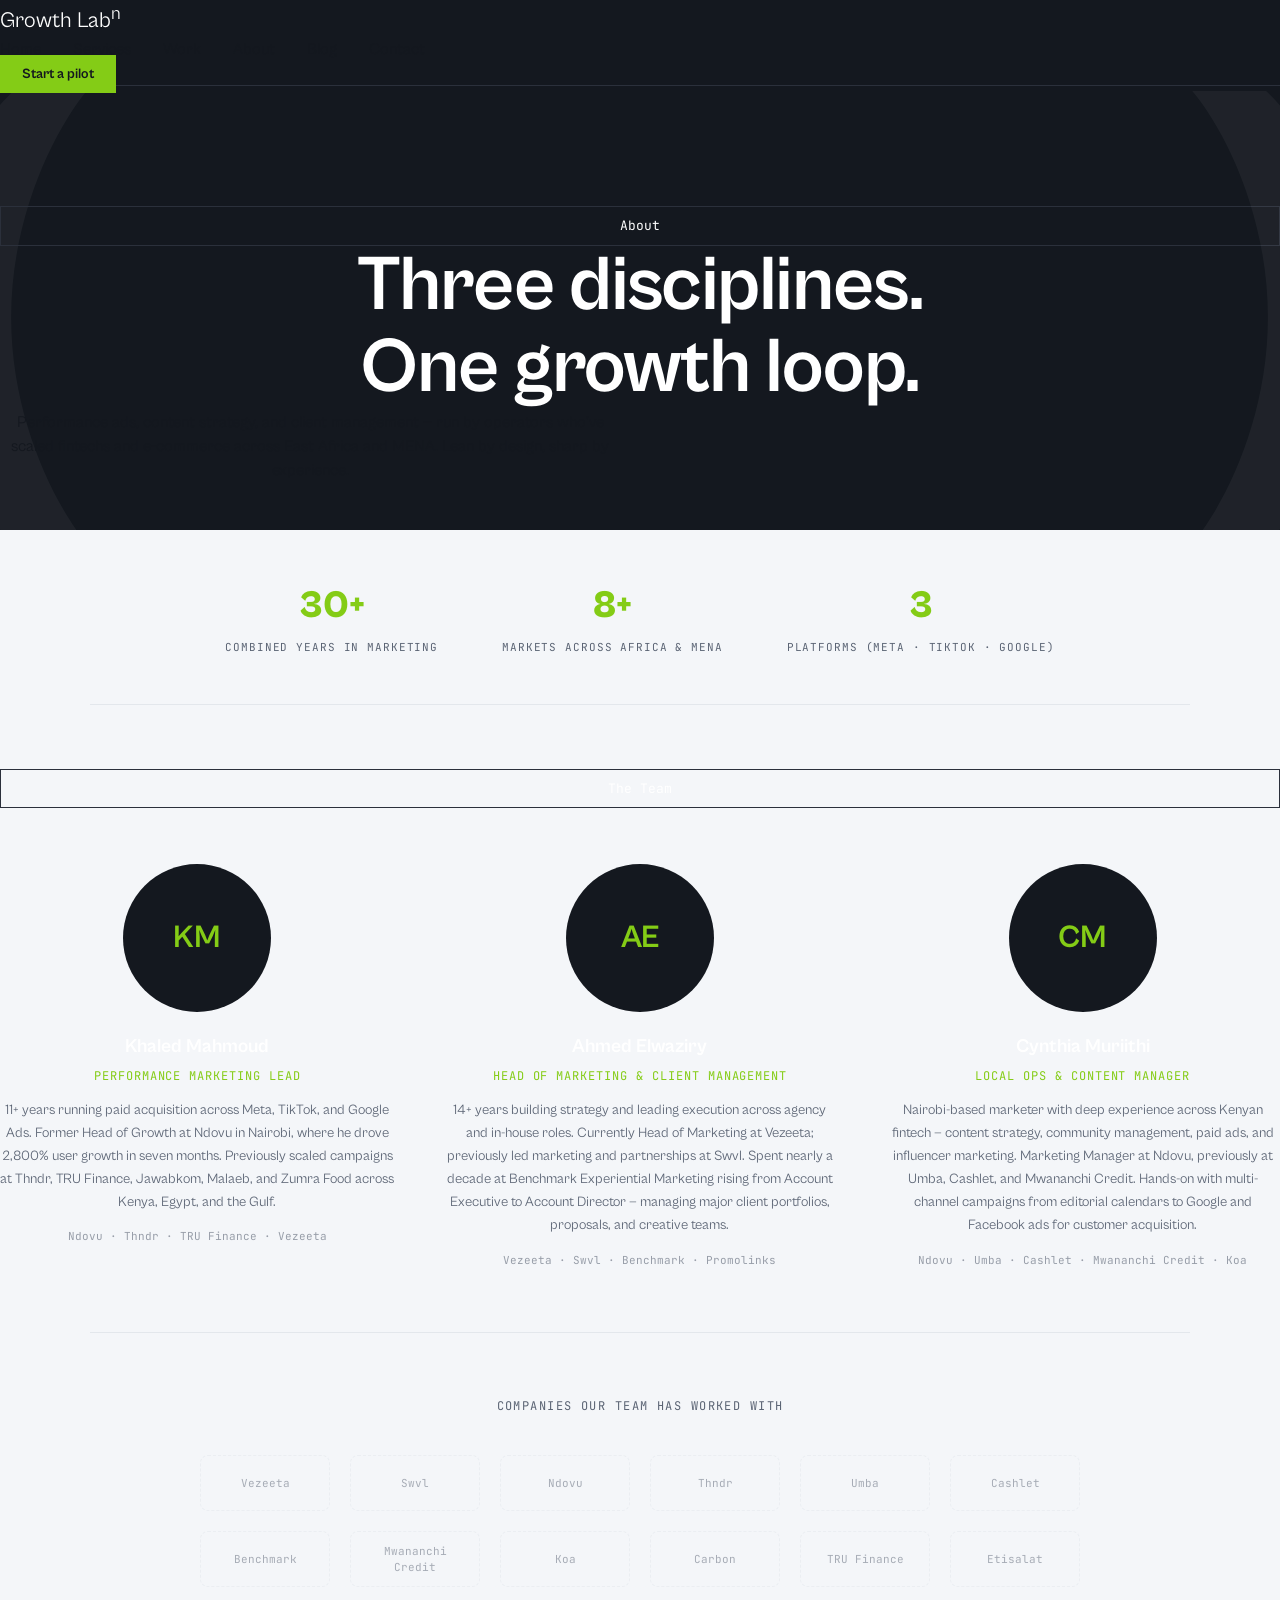
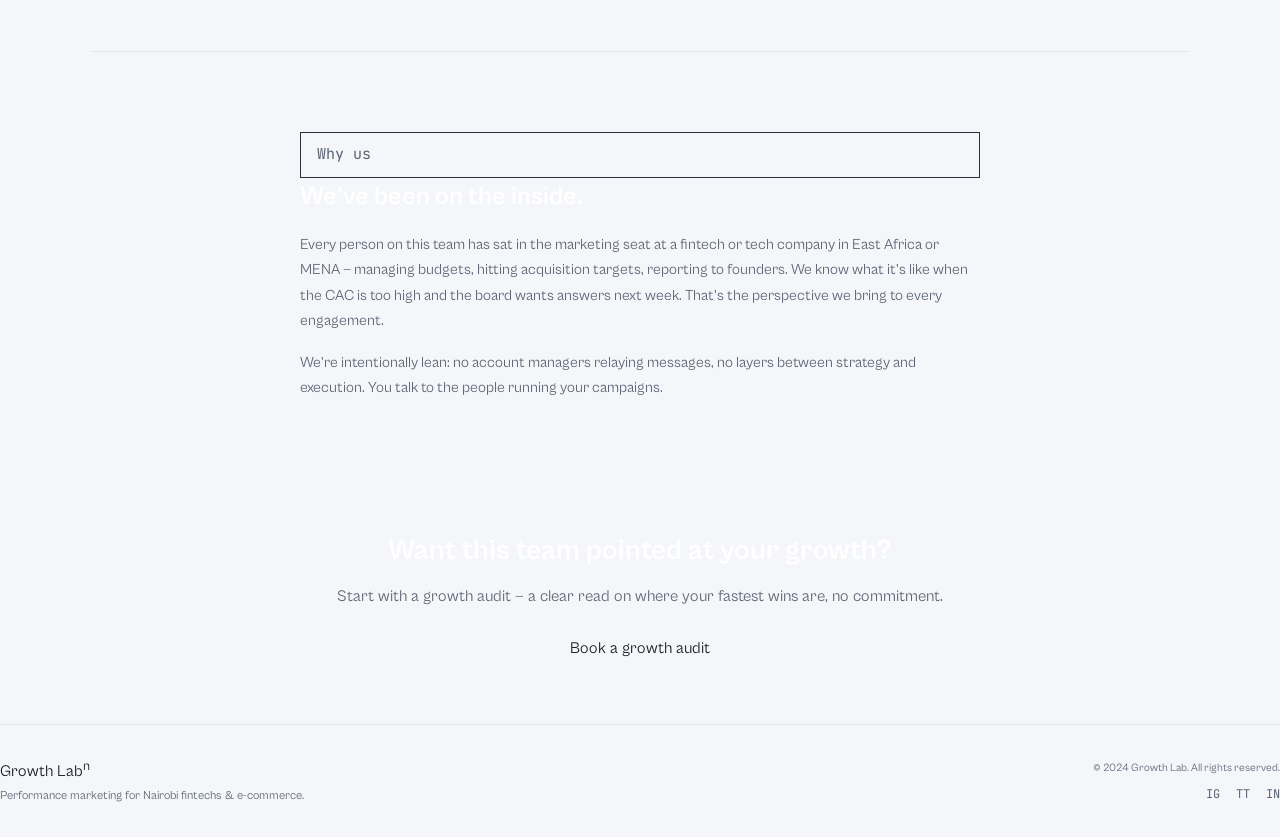
==== commit 7dc0f04d: "Update about.html" ====
--- a/about.html
+++ b/about.html
@@ -316,8 +316,7 @@
 @media (max-width:820px){ .intro-grid{ grid-template-columns:1fr; } }
 
 </style>
-
-
+<style>
 /* ── About page additions ── */
 .team-grid { display: grid; grid-template-columns: repeat(3, 1fr); gap: 48px; margin-top: 56px; }
 @media (max-width: 800px) { .team-grid { grid-template-columns: 1fr; gap: 40px; } }
@@ -551,4 +550,4 @@
 document.querySelectorAll('.reveal').forEach(function(el){obs.observe(el);});
 </script>
 </body>
-</html>+</html>
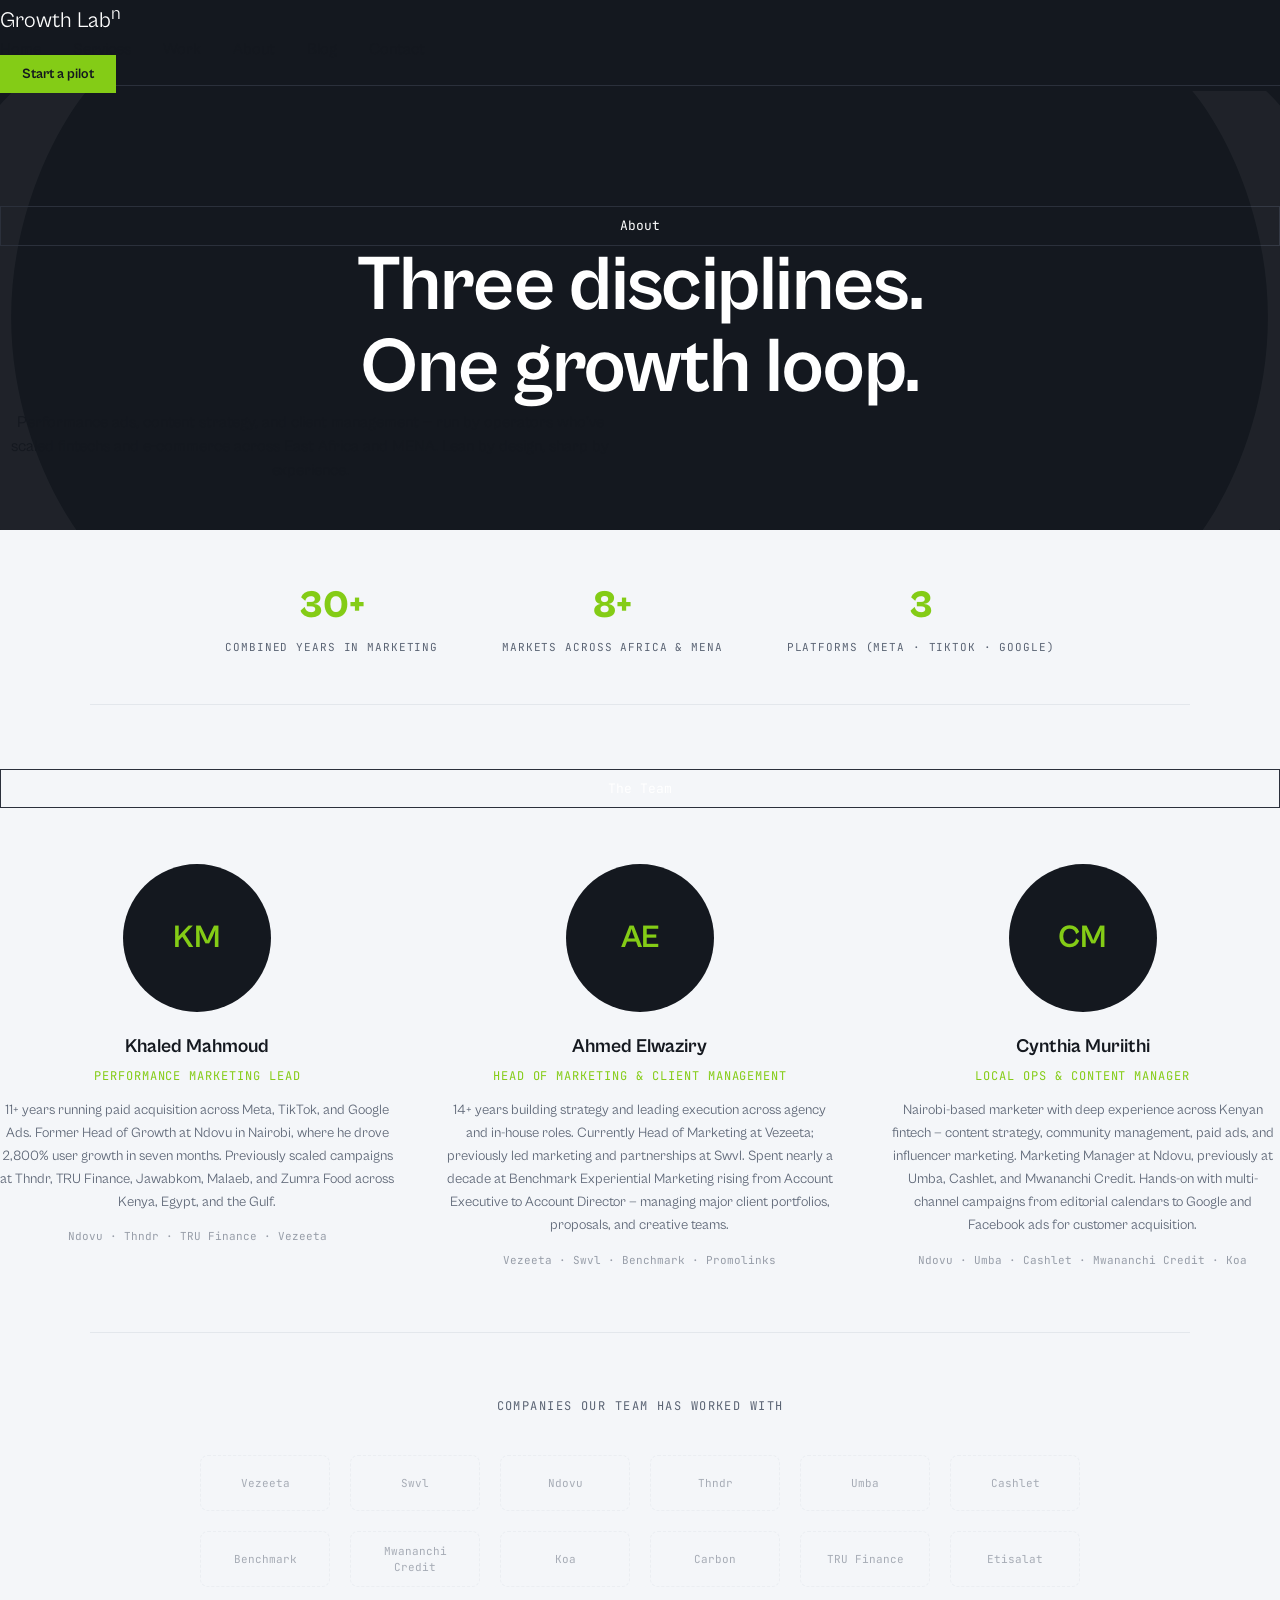
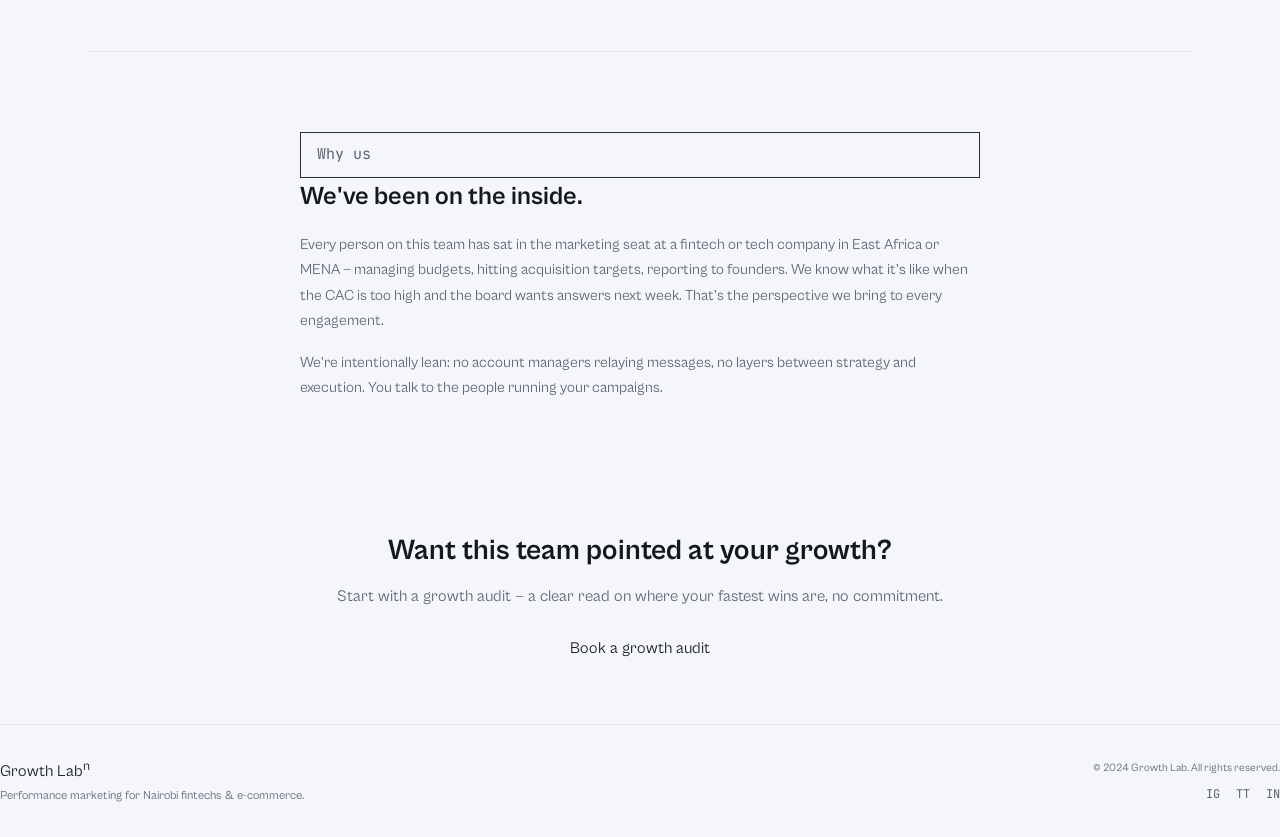
==== commit c5fc19ee: "Update about.html" ====
--- a/about.html
+++ b/about.html
@@ -4,7 +4,7 @@
 <meta charset="UTF-8">
 <meta name="viewport" content="width=device-width, initial-scale=1.0">
 <title>About — Growth Lab</title>
-<meta name="description" content="Meet the Growth Lab team: 30+ combined years in performance marketing, content strategy, and client management across East Africa and MENA.">
+<meta name="description" content="Meet the Growth Lab team: 10+ combined years in performance marketing, content strategy, and client management across East Africa and MENA.">
 <style>
 
   @font-face { font-family: 'Cabinet Grotesk'; src: url([data-uri]) format('woff2'); font-weight: 400; font-style: normal; font-display: swap; }
@@ -329,7 +329,7 @@
   font-size: 2rem; font-weight: 700; color: var(--lime);
 }
 .team-card .avatar img { width: 100%; height: 100%; object-fit: cover; }
-.team-card h3 { margin-top: 20px; font-family: 'Cabinet Grotesk', sans-serif; font-size: 1.2rem; color: var(--white); }
+.team-card h3 { margin-top: 20px; font-family: 'Cabinet Grotesk', sans-serif; font-size: 1.2rem; color: var(--ink); }
 .team-card .role {
   font-family: 'JetBrains Mono', monospace; font-size: 12px;
   color: var(--lime); margin-top: 6px; text-transform: uppercase; letter-spacing: 0.08em;
@@ -378,7 +378,7 @@
 
 /* Why section */
 .why-section { max-width: 680px; margin: 0 auto; }
-.why-section h2 { font-family: 'Cabinet Grotesk', sans-serif; font-size: 1.6rem; font-weight: 700; color: var(--white); margin-bottom: 16px; }
+.why-section h2 { font-family: 'Cabinet Grotesk', sans-serif; font-size: 1.6rem; font-weight: 700; color: var(--ink); margin-bottom: 16px; }
 .why-section p { color: var(--slate); font-size: 15px; line-height: 1.7; margin-top: 16px; }
 
 </style>
@@ -520,7 +520,7 @@
 <!-- CTA -->
 <section class="cta-section">
   <div class="container" style="text-align:center; padding:64px 0;">
-    <h2 class="reveal" style="font-family:'Cabinet Grotesk',sans-serif; font-size:1.8rem; font-weight:700; color:var(--white); margin-bottom:12px;">Want this team pointed at your growth?</h2>
+    <h2 class="reveal" style="font-family:'Cabinet Grotesk',sans-serif; font-size:1.8rem; font-weight:700; color:var(--ink); margin-bottom:12px;">Want this team pointed at your growth?</h2>
     <p class="reveal" style="color:var(--slate); margin-bottom:28px;">Start with a growth audit — a clear read on where your fastest wins are, no commitment.</p>
     <a class="cta-btn reveal" href="contact.html" style="display:inline-block;">Book a growth audit</a>
   </div>
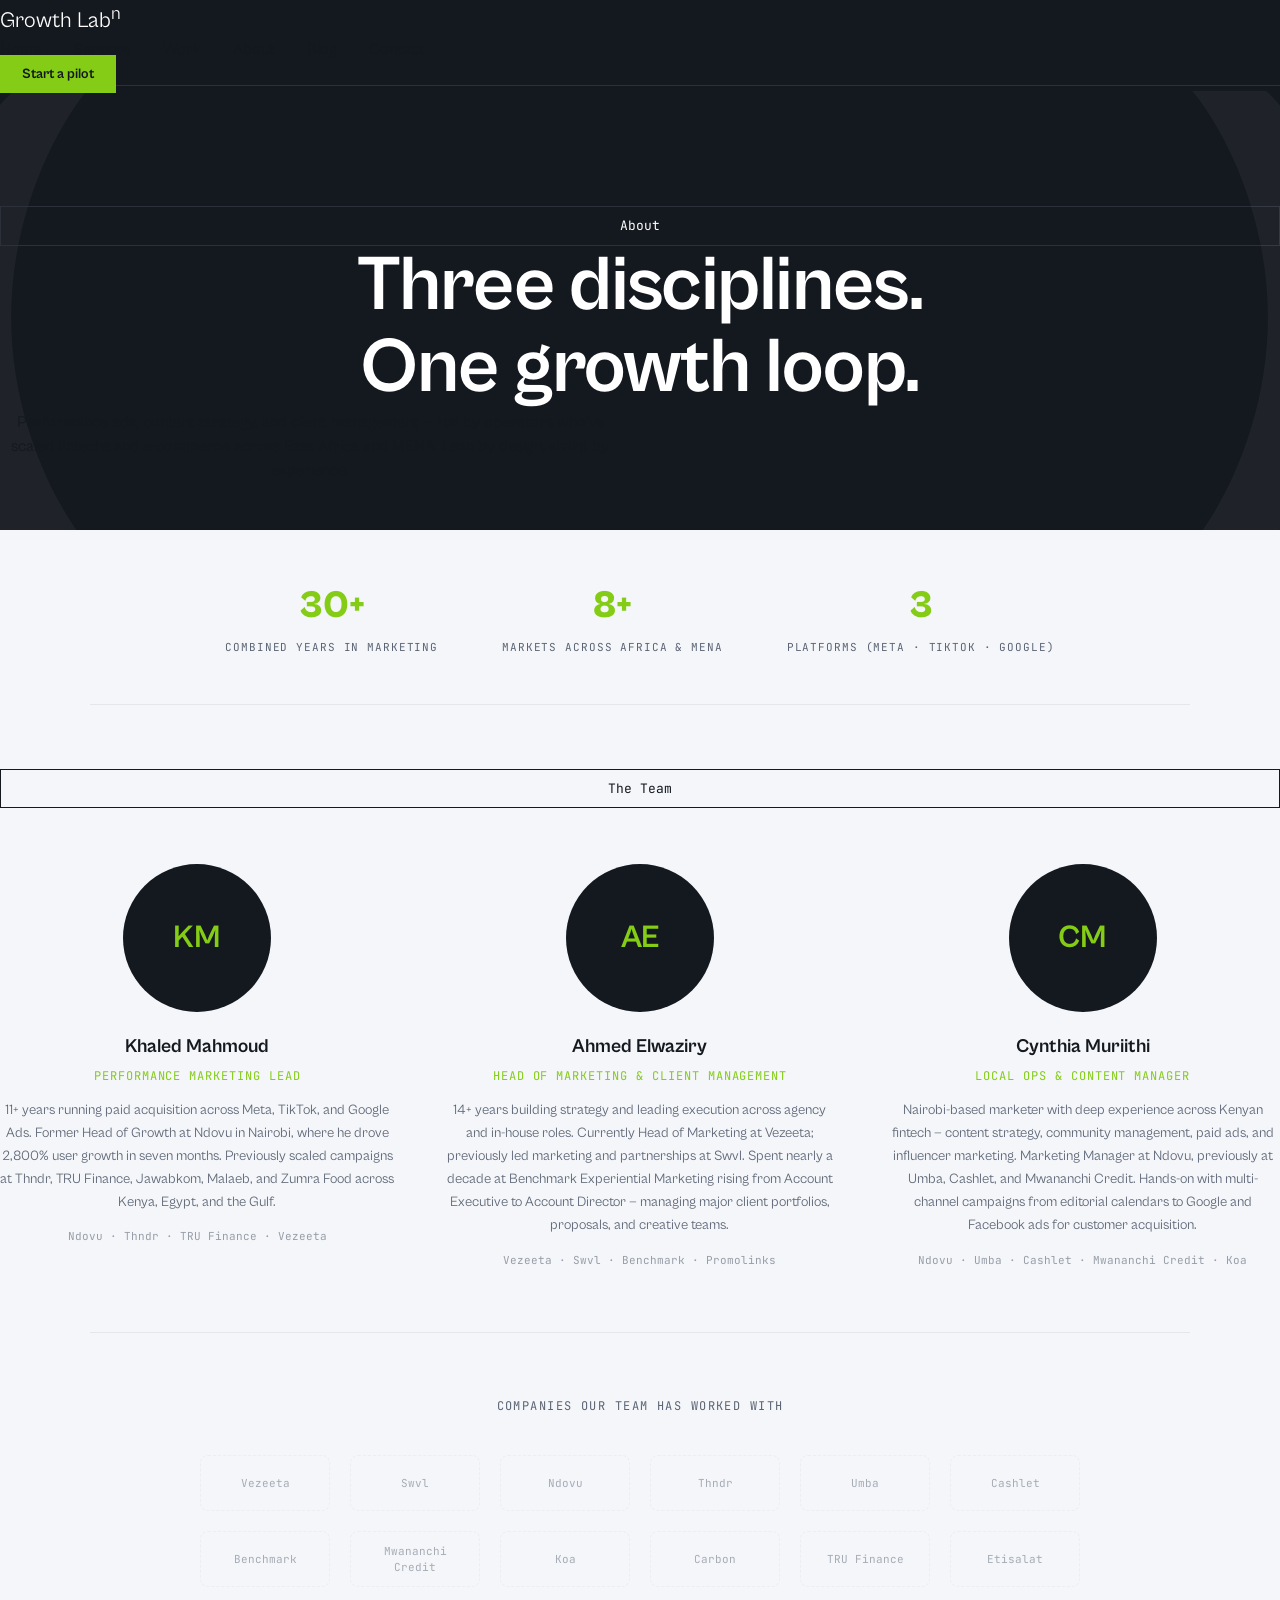
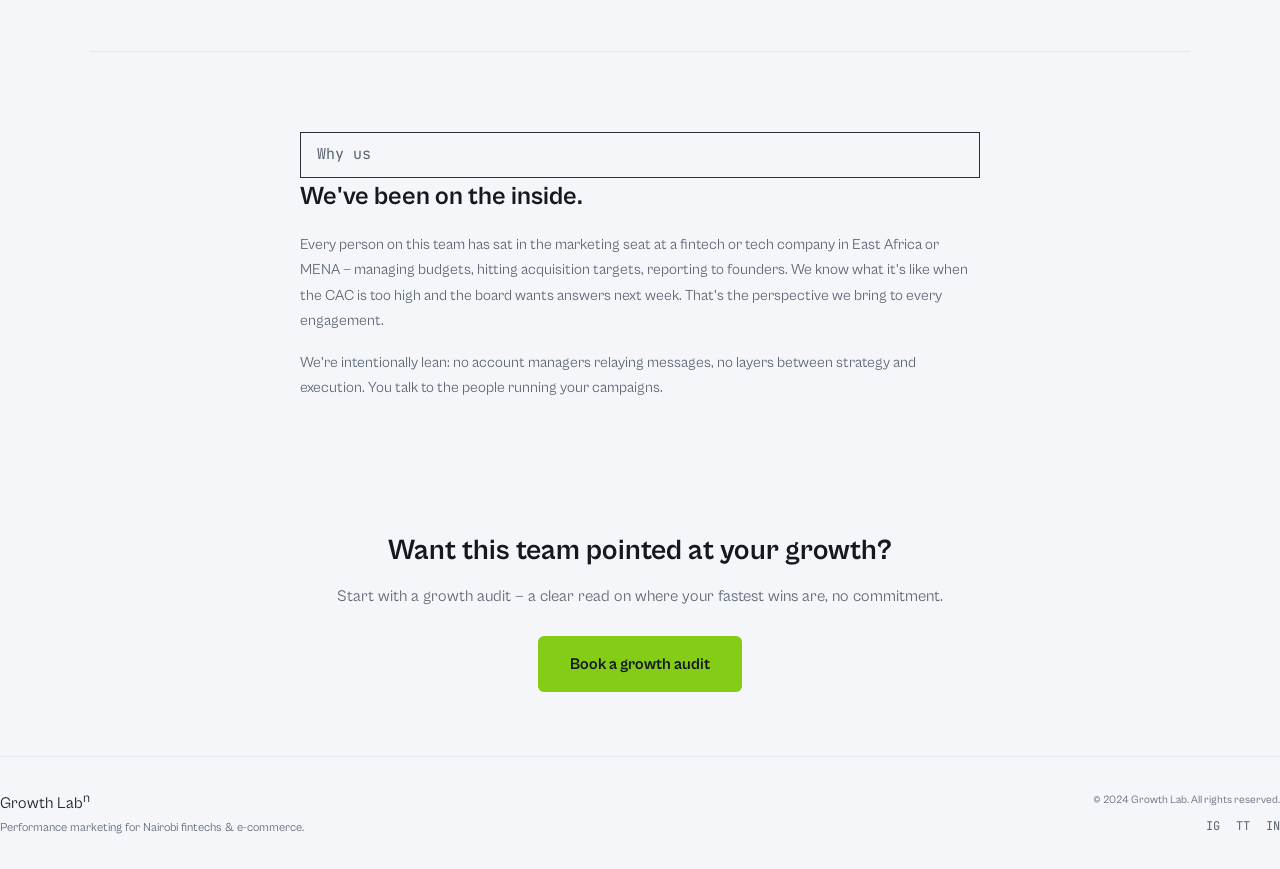
==== commit 4e438fce: "Update about.html" ====
--- a/about.html
+++ b/about.html
@@ -436,9 +436,7 @@
 <!-- TEAM -->
 <section style="padding:64px 0;">
   <div class="container">
-    <p class="chip reveal" style="text-align:center;">The Team</p>
-    <div class="team-grid">
-
+<p class="chip reveal" style="text-align:center; color:#14181F; border-color:#14181F;">The Team</p>    <div class="team-grid">
       <!-- KHALED -->
       <div class="team-card reveal">
         <div class="avatar">
@@ -522,7 +520,7 @@
   <div class="container" style="text-align:center; padding:64px 0;">
     <h2 class="reveal" style="font-family:'Cabinet Grotesk',sans-serif; font-size:1.8rem; font-weight:700; color:var(--ink); margin-bottom:12px;">Want this team pointed at your growth?</h2>
     <p class="reveal" style="color:var(--slate); margin-bottom:28px;">Start with a growth audit — a clear read on where your fastest wins are, no commitment.</p>
-    <a class="cta-btn reveal" href="contact.html" style="display:inline-block;">Book a growth audit</a>
+    <a class="cta-btn reveal" href="contact.html" style="display:inline-block; background:#84CC16; color:#14181F; padding:16px 32px; border-radius:6px; font-weight:700;">Book a growth audit</a>
   </div>
 </section>
 
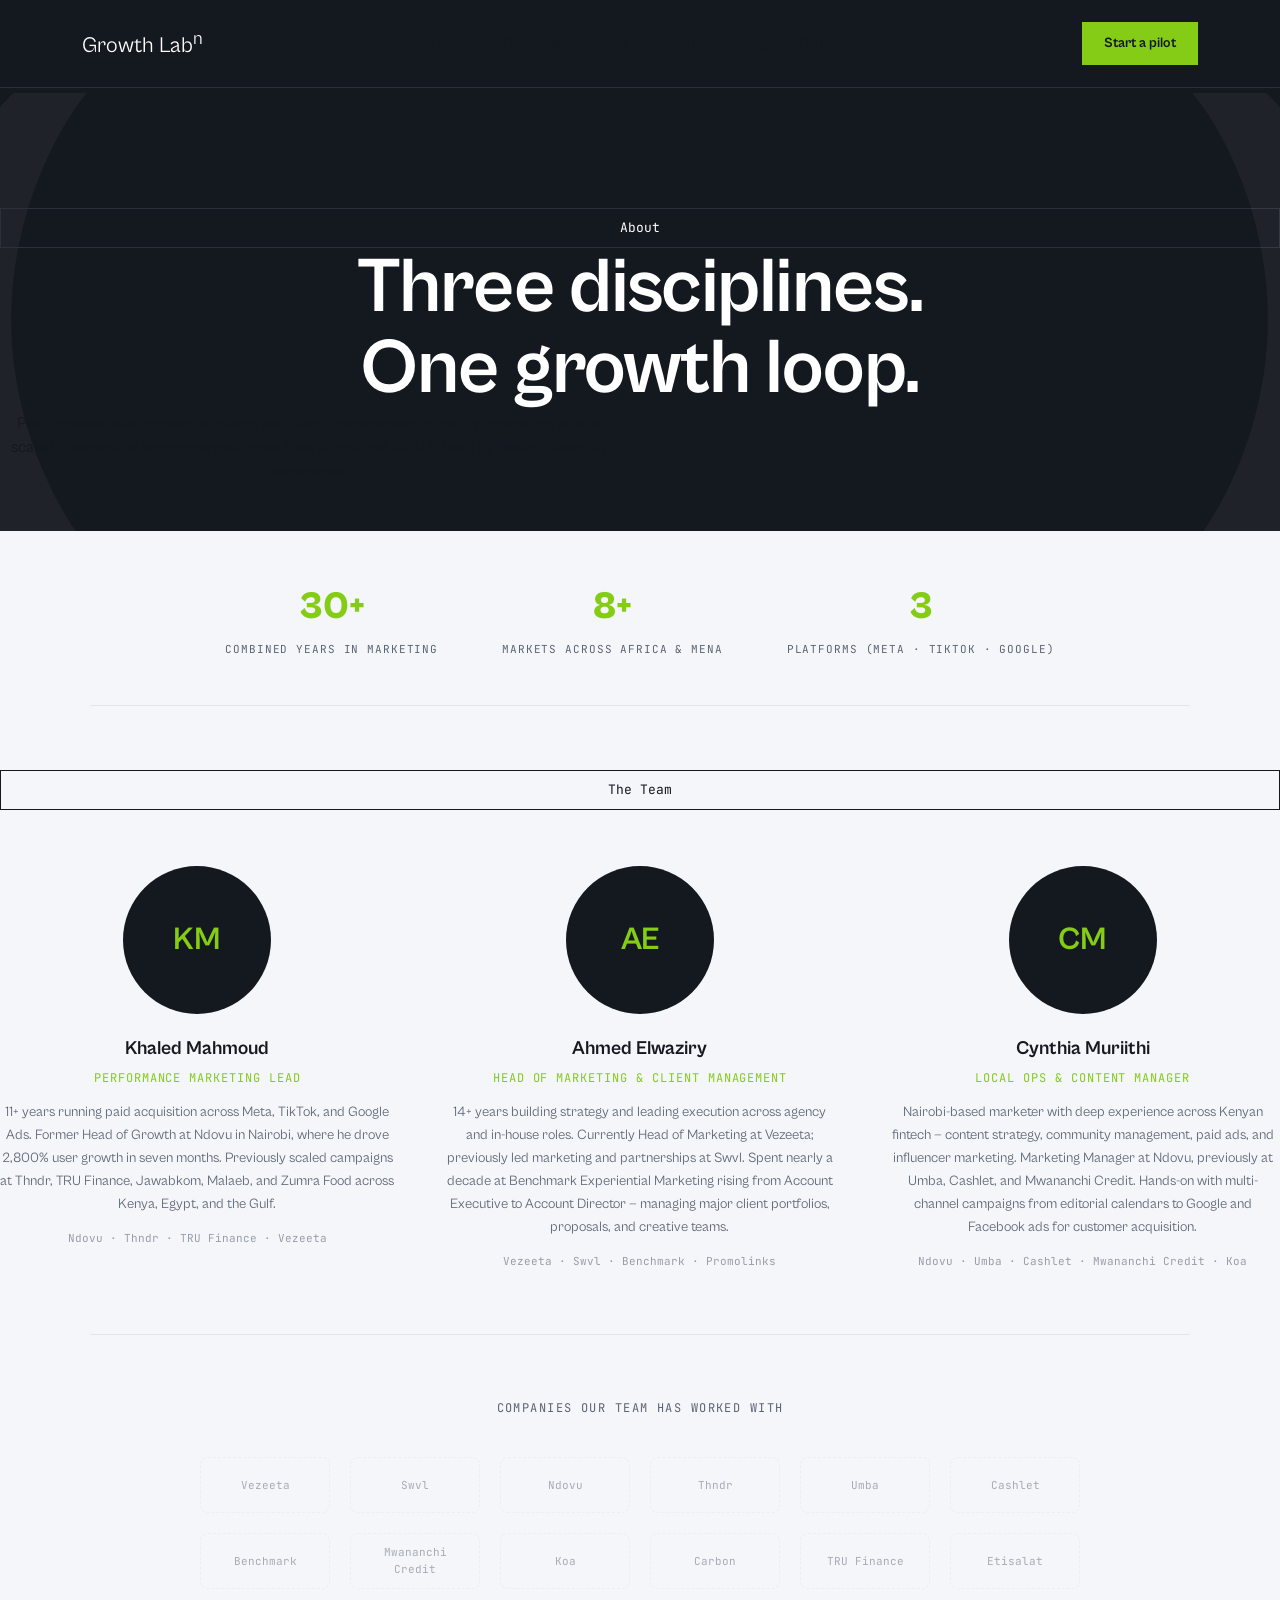
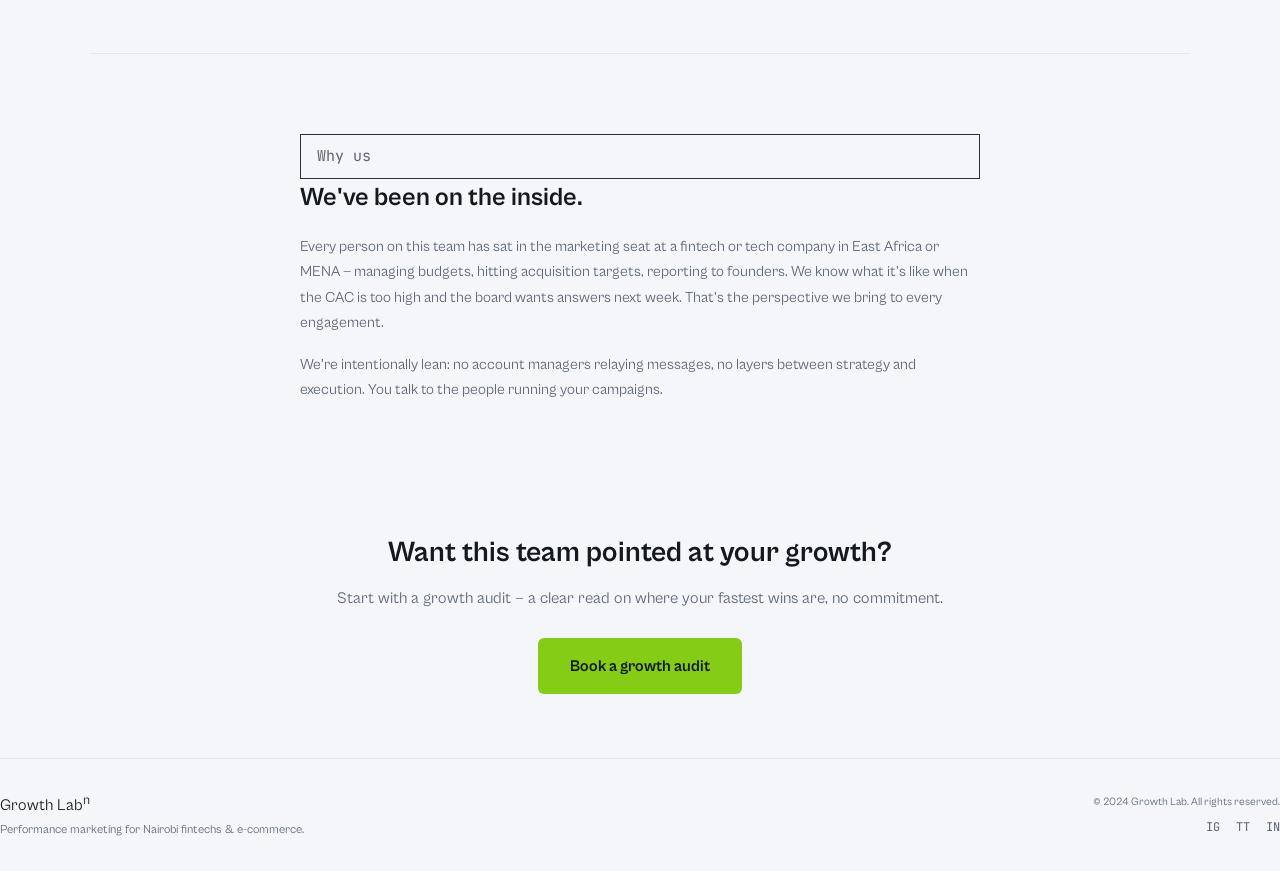
==== commit 7caba515: "Update about.html" ====
--- a/about.html
+++ b/about.html
@@ -387,7 +387,7 @@
 
 <!-- NAV -->
 <nav>
-  <div class="nav-inner">
+  <div class="wrap">
     <a class="logo" href="index.html">Growth Lab<sup>n</sup></a>
     <div class="links">
       <a href="index.html">Home</a>
@@ -395,9 +395,9 @@
       <a href="work.html">Work</a>
       <a href="about.html" class="active">About</a>
       <a href="blog.html">Blog</a>
-      <a href="contact.html">Contact</a>
-    </div>
-    <a class="cta-btn" href="contact.html">Start a pilot</a>
+      <a href="https://calendly.com/growthlab-info/30min">Contact</a>
+    </div>
+    <a class="cta-btn" href="https://calendly.com/growthlab-info/30min">Start a pilot</a>
     <button class="mobile-toggle" aria-label="Menu"><span></span><span></span><span></span></button>
   </div>
 </nav>
@@ -520,7 +520,7 @@
   <div class="container" style="text-align:center; padding:64px 0;">
     <h2 class="reveal" style="font-family:'Cabinet Grotesk',sans-serif; font-size:1.8rem; font-weight:700; color:var(--ink); margin-bottom:12px;">Want this team pointed at your growth?</h2>
     <p class="reveal" style="color:var(--slate); margin-bottom:28px;">Start with a growth audit — a clear read on where your fastest wins are, no commitment.</p>
-    <a class="cta-btn reveal" href="contact.html" style="display:inline-block; background:#84CC16; color:#14181F; padding:16px 32px; border-radius:6px; font-weight:700;">Book a growth audit</a>
+    <a class="cta-btn reveal" href="https://calendly.com/growthlab-info/30min" style="display:inline-block; background:#84CC16; color:#14181F; padding:16px 32px; border-radius:6px; font-weight:700;">Book a growth audit</a>
   </div>
 </section>
 
